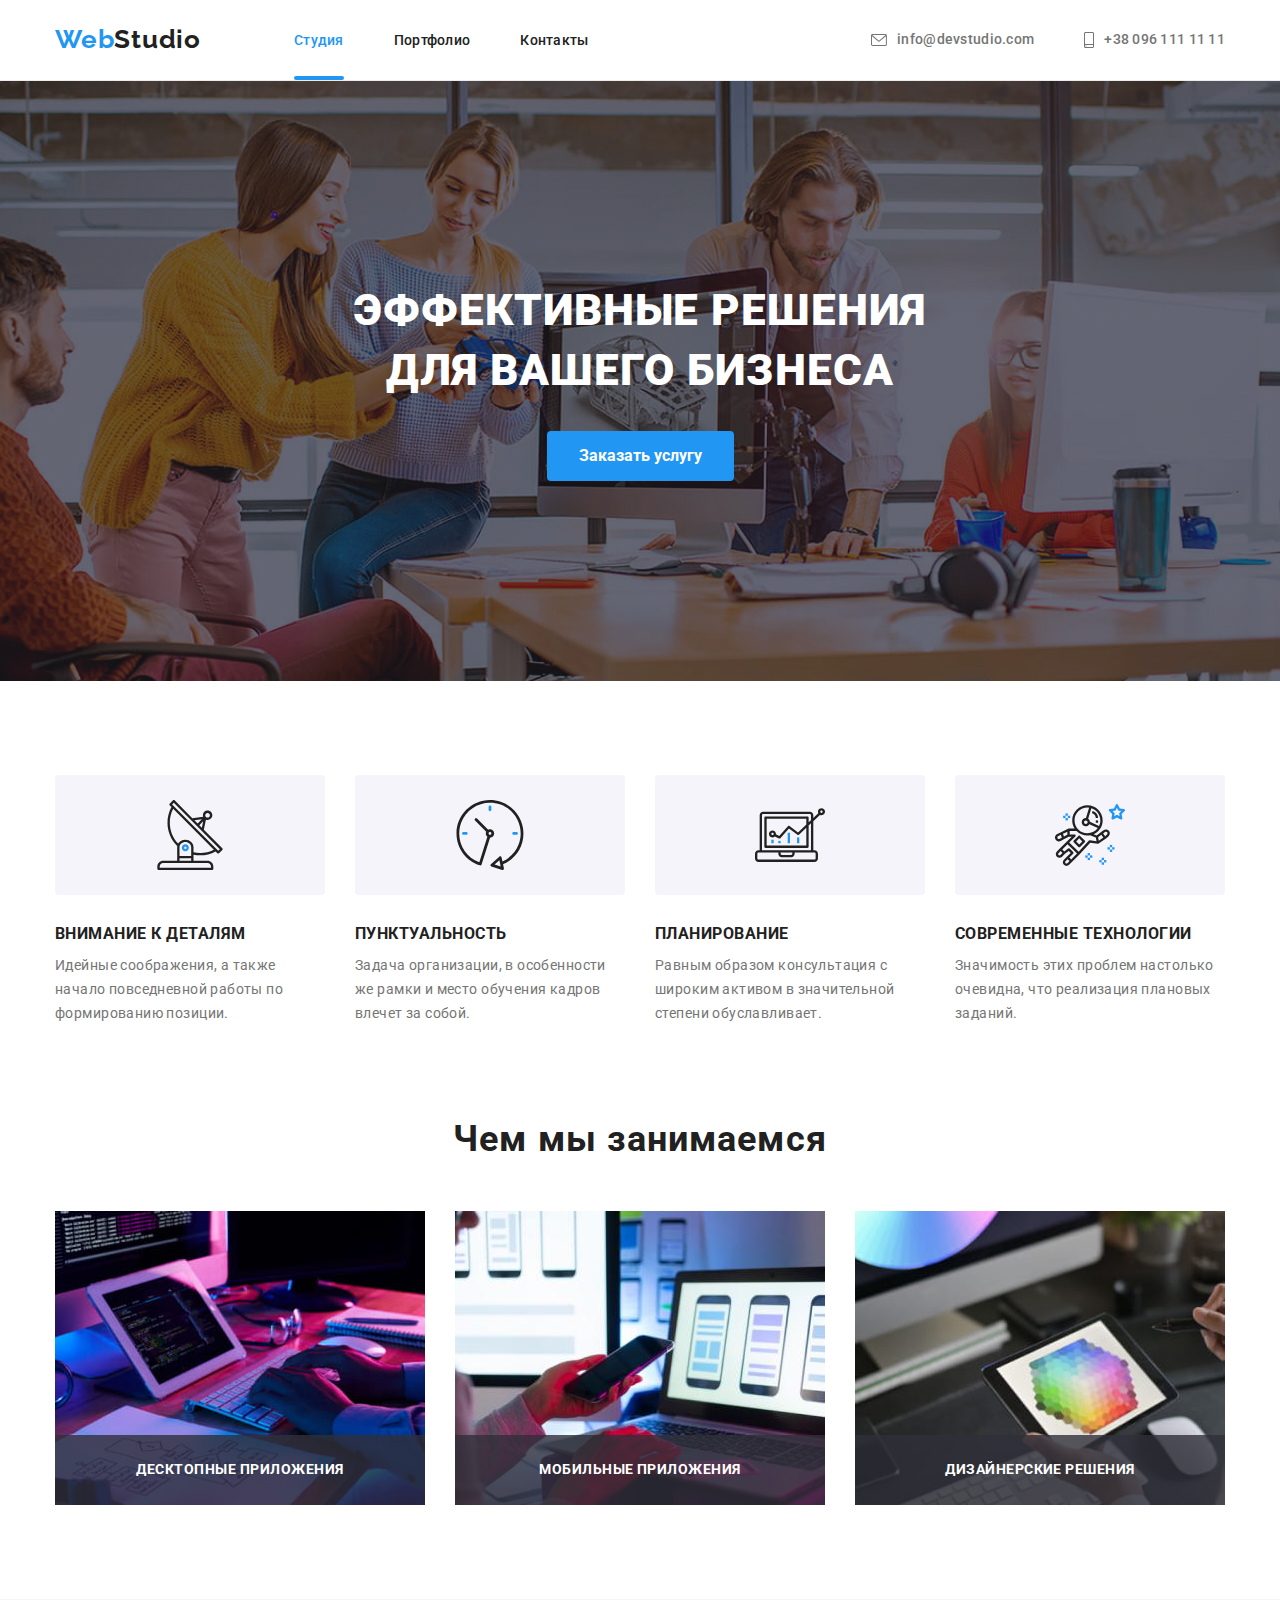
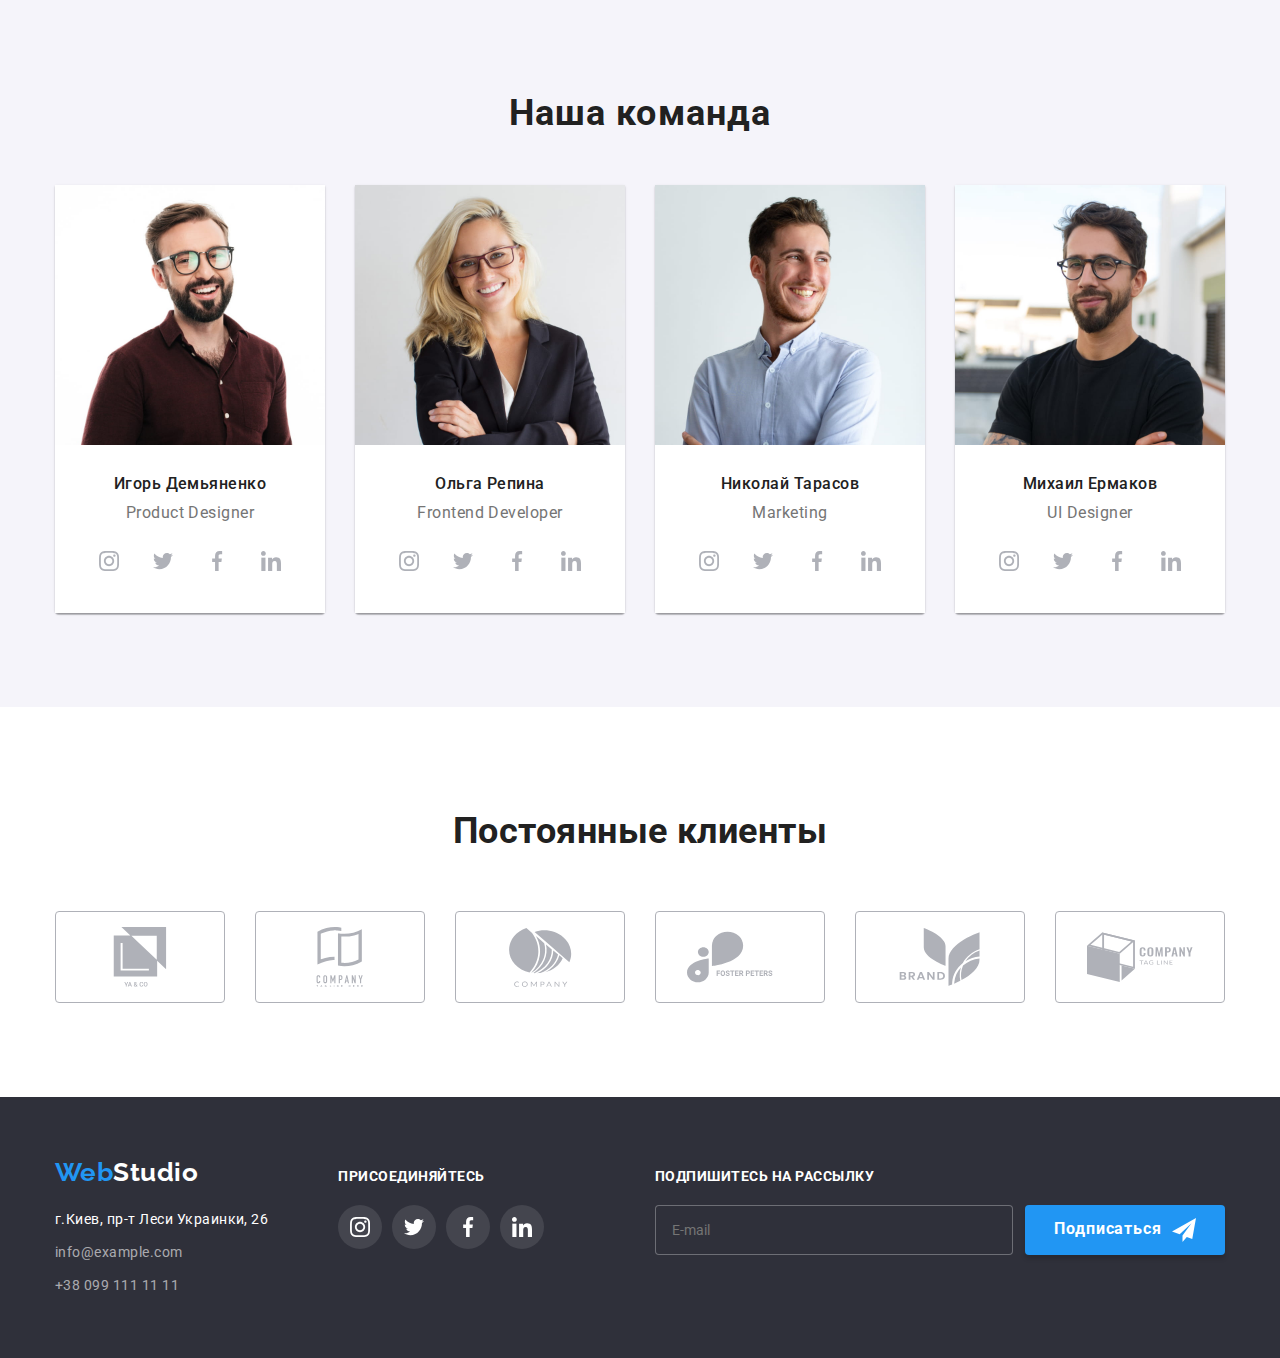
==== index.html @ 9974927c "pre" ====
<!DOCTYPE html>
<html lang="ru">
<head>
    <meta charset="UTF-8">
    <meta http-equiv="X-UA-Compatible" content="IE=edge">
    <meta name="viewport" content="width=device-width, initial-scale=1.0">
    <title>WebStudio</title>
    <link rel="preconnect" href="https://fonts.googleapis.com">
    <link rel="preconnect" href="https://fonts.gstatic.com" crossorigin>
    <link
        href="https://fonts.googleapis.com/css2?family=Montserrat:wght@400;700&family=Raleway:wght@700&family=Roboto:wght@400;500;700;900&display=swap"
        rel="stylesheet">
    <link rel="stylesheet" href="https://cdnjs.cloudflare.com/ajax/libs/modern-normalize/1.0.0/modern-normalize.min.css" />

    <link rel="stylesheet" href="./CSS/main.min.css">
</head>
<body>
    <!--Шапка страницы -->
    <header class="header">
     <div class="container">
        <a lang="en" href="./index.html" class="logo link">Web<span class="logo__second">Studio</span></a>
        <nav class="menu">
          <ul class="flex-list list">
           <li class="menu__item"><a href="" class="menu__info current link">Студия</a></li>
           <li class="menu__item"><a href="./portfolio.html" class="menu__info link">Портфолио</a></li>
           <li class="menu__item"><a href="" class="menu__info link">Контакты</a></li>
         </ul>
        </nav>
        <ul class="contacts flex-list list">
            <li class="contacts__item flex-list">
                <a href="mailto:info@devstudio.com" class="contacts__mail link">
                    <svg class="contacts__icon" width="16px" height="12px">
                        <use href="./images/icons.svg#icon-envelope-hover"></use>
                    </svg>
                    info@devstudio.com</a></li>

            <li class="contacts__item flex-list"><a href="tel:+380961111111 " class="contacts__tel link">
                <svg class="contacts__icon" width="10px" height="16px">
                    <use href="./images/icons.svg#icon-smartphone"></use>
                </svg>
                +38 096 111 11 11</a></li>  
        </ul>
    </div>
    </header>  
    <!--Main Content-->
    <main>
            <section class="hero overlay">
                <h1 class="hero__title">Эффективные решения для вашего бизнеса</h1>
                <button type="button" class="hero__button" type="button" data-modal-open>Заказать услугу</button>
            </section>
      <!--О компании-->  
        <section class="company">
            <div class="container">
            <h2 class="visually-hidden">Наши преимущества</h2>
            <ul class="flex-list list">
                <li class="company__item">
                    <div class="company__icon-wrap">
                        <svg class="company__icon" width="70px" height="70px">
                            <use href="./images/icons.svg#icon-antenna-1"></use>
                        </svg>
                    </div>
                    <h3 class="company__title">Внимание к деталям</h3>
                    <p class="company__about-title">Идейные соображения, а также начало повседневной работы по формированию позиции.</p>
                </li>
                <li class="company__item">
                    <div class="company__icon-wrap">
                        <svg class="company__icon" width="70px" height="70px">
                            <use href="./images/icons.svg#icon-clock-1"></use>
                        </svg>
                    </div>
                    <h3 class="company__title">Пунктуальность</h3>
                    <p class="company__about-title">Задача организации, в особенности же рамки и место обучения кадров влечет за собой.</p>
                </li>
                <li class="company__item">
                    <div class="company__icon-wrap">
                        <svg class="company__icon" width="70px" height="70px">
                            <use href="./images/icons.svg#icon-diagram-1"></use>
                        </svg>
                    </div>
                    <h3 class="company__title">Планирование</h3>
                    <p class="company__about-title">Равным образом консультация с широким активом в значительной степени обуславливает.</p>
                </li>
                <li class="company__item">
                    <div class="company__icon-wrap">
                        <svg class="company__icon" width="70px" height="70px">
                            <use href="./images/icons.svg#icon-astronaut-1"></use>
                        </svg>
                    </div>
                    <h3 class="company__title">Современные технологии</h3>
                    <p class="company__about-title">Значимость этих проблем настолько очевидна, что реализация плановых заданий.</p>
                </li>
            </ul>
        </div>
        </section>
<!--Галерея-->
        <section class="works">
    <div class="container">
    <h2 class="works__title">Чем мы занимаемся</h2>
    <ul class="flex-list list">
        <li class="works__item">
            <div class="thumb">
            <img src="./images/box1.jpg" alt="разработка по" width="370">
            <p class="works__description">Десктопные приложения</p>
            </div>
        </li>
        <li class="works__item">
            <div class="thumb">
            <img src="./images/box2.jpg" alt="тестирование приложения" width="370">
                <p class="works__description">Мобильные приложения</p>
               </div>
        </li>
        <li class="works__item">
            <div class="thumb">
            <img src="./images/box3.jpg" alt="работа с цветом" width="370">
            <p class="works__description">Дизайнерские решения</p>
            </div>
        </li>
    </ul>
    </div>
</section>
<!--Команда-->
<section class="about">
    <div class="container">
    <h2 class="about-title">Наша команда</h2>
    <ul class="flex-list list">
        <li class="about-item">
        <img class="team-photo" src="./images/disigner.jpg" alt="productdesigner" width="270"> 
        <div class="about-container">
        <h3 class="about-name">Игорь Демьяненко</h3> 
        <p lang="en" class="about-text">Product Designer</p>
        <ul class="masters-soc-list list">
            <li class="masters-soc-item"><a href="" class="masters-soc-link link">
                <svg class="social-icon" width="20px" height="20px">
                    <use href="./images/icons.svg#icon-instagram"></use>
                </svg>
            </a></li>
            <li class="masters-soc-item"><a href="" class="masters-soc-link link">
                <svg class="social-icon" width="20px" height="20px">
                    <use href="./images/icons.svg#icon-twitter"></use>
                </svg>
            </a></li>
            <li class="masters-soc-item"><a href="" class="masters-soc-link link">
                <svg class="social-icon" width="20px" height="20px">
                    <use href="./images/icons.svg#icon-facebook"></use>
                </svg>
            </a></li>
            <li class="masters-soc-item"><a href="" class="masters-soc-link link">
                <svg class="social-icon" width="20px" height="20px">
                    <use href="./images/icons.svg#icon-linkedin"></use>
                </svg>
            </a></li>
        </ul>
        </div>
        </li>
        <li class="about-item">       
            <img class="team-photo" src="./images/developer.jpg" alt="developer" width="270">
            <div class="about-container">
            <h3 class="about-name">Ольга Репина</h3>
            <p lang="en" class="about-text">Frontend Developer</p>
            <ul class="masters-soc-list list">
                <li class="masters-soc-item"><a href="" class="masters-soc-link link">
                    <svg class="social-icon" width="20px" height="20px">
                        <use href="./images/icons.svg#icon-instagram"></use>
                    </svg>
                </a></li>
                <li class="masters-soc-item"><a href="" class="masters-soc-link link">
                    <svg class="social-icon" width="20px" height="20px">
                        <use href="./images/icons.svg#icon-twitter"></use>
                    </svg>
                </a></li>
                <li class="masters-soc-item"><a href="" class="masters-soc-link link">
                    <svg class="social-icon" width="20px" height="20px">
                        <use href="./images/icons.svg#icon-facebook"></use>
                    </svg>
                </a></li>
                <li class="masters-soc-item"><a href="" class="masters-soc-link link">
                    <svg class="social-icon" width="20px" height="20px">
                        <use href="./images/icons.svg#icon-linkedin"></use>
                    </svg>
                </a></li>
            </ul>
            </div>
        </li>
        <li class="about-item">         
            <img class="team-photo" src="./images/marketing.jpg" alt="marketing" width="270">
            <div class="about-container">
            <h3 class="about-name">Николай Тарасов</h3>
            <p lang="en" class="about-text">Marketing</p>
            <ul class="masters-soc-list list">
                <li class="masters-soc-item"><a href="" class="masters-soc-link link">
                    <svg class="social-icon" width="20px" height="20px">
                        <use href="./images/icons.svg#icon-instagram"></use>
                    </svg>
                </a></li>
                <li class="masters-soc-item"><a href="" class="masters-soc-link link">
                    <svg class="social-icon" width="20px" height="20px">
                        <use href="./images/icons.svg#icon-twitter"></use>
                    </svg>
                </a></li>
                <li class="masters-soc-item"><a href="" class="masters-soc-link link">
                    <svg class="social-icon" width="20px" height="20px">
                        <use href="./images/icons.svg#icon-facebook"></use>
                    </svg>
                </a>
                </li>
                <li class="masters-soc-item"><a href="" class="masters-soc-link link">
                    <svg class="social-icon" width="20px" height="20px">
                        <use href="./images/icons.svg#icon-linkedin"></use>
                    </svg>
                </a></li>
            </ul>
            </div>
        </li>
        <li class="about-item">       
            <img class="team-photo" src="./images/uidisigner.jpg" alt="uidisigner" width="270">
            <div class="about-container">
            <h3 class="about-name">Михаил Ермаков</h3>
            <p lang="en" class="about-text">UI Designer</p>
            <ul class="masters-soc-list list">
                <li class="masters-soc-item"><a href="" class="masters-soc-link link">
                <svg class="social-icon" width="20px" height="20px">
                    <use href="./images/icons.svg#icon-instagram"></use>
                </svg>
                </a></li>
                <li class="masters-soc-item"><a href="" class="masters-soc-link link">
                    <svg class="social-icon" width="20px" height="20px">
                        <use href="./images/icons.svg#icon-twitter"></use>
                    </svg>
                </a></li>
                <li class="masters-soc-item"><a href="" class="masters-soc-link link">
                    <svg class="social-icon" width="20px" height="20px">
                        <use href="./images/icons.svg#icon-facebook"></use>
                    </svg>
                </a></li>
                <li class="masters-soc-item"><a href="" class="masters-soc-link link">
                    <svg class="social-icon" width="20px" height="20px">
                        <use href="./images/icons.svg#icon-linkedin"></use>
                    </svg>
                </a></li>
            </ul>
            </div>
        </li>
    </ul>
    </div>
</section>
<!--Клиенты-->
<section class="clients">
    <div class="container">
        <h2 class="clients-title">Постоянные клиенты</h2>
        <ul class="clients-list list">
            <li class="clients-item">
                <a href="" class="link">
                    <svg class="clients-icon" width="106px" height="60px">
                        <use href="./images/icons.svg#icon-group"></use>
                    </svg>
                </a>
            </li>
            <li class="clients-item">
                <a href="" class="link">
                    <svg class="clients-icon" width="106px" height="60px">
                        <use href="./images/icons.svg#icon-group-1"></use>
                    </svg>
                </a>
            </li>
            <li class="clients-item">
                <a href="" class="link">
                    <svg class="clients-icon" width="106px" height="60px">
                        <use href="./images/icons.svg#icon-group-2"></use>
                    </svg>
                </a>
            </li>
            <li class="clients-item">
                <a href="" class="link">
                    <svg class="clients-icon" width="106px" height="60px">
                        <use href="./images/icons.svg#icon-group-3"></use>
                    </svg>
                </a>
            </li>
            <li class="clients-item">
                <a href="" class="link">
                    <svg class="clients-icon" width="106px" height="60px">
                        <use href="./images/icons.svg#icon-group-4"></use>
                    </svg>
                </a>
            </li>
            <li class="clients-item">
                <a href="" class="link">
                    <svg class="clients-icon" width="106px" height="60px">
                        <use href="./images/icons.svg#icon-group-5"></use>
                    </svg>
                </a>
            </li>
        </ul>
    </div>
</section>
    </main>
<!--Подвал-->
        <footer class="footer">
            <div class="container">
                <div class="address-container">
                    <a class="adress__logo link" href="./index.html"><span class="logo-web">Web</span><span
                            class="logo-footer">Studio</span></a>
                    <address class="address">
                        <p class="location">г.Киев, пр-т Леси Украинки, 26</p>
                        <ul class="list">
                            <li>
                                <a class="footer-mail link" href="maialto:info@example.com">info@example.com</a>
                            </li>
                            <li>
                                <a class="footer-telephone link" href="tel:+380991111111">+38 099 111 11 11</a>
                            </li>
                        </ul>
                    </address>
                </div>
    <div class="join">
        <strong class="join-title">присоединяйтесь</strong>
        <ul class="socials list">
            <li class="socials-item">
                <a class="social-link link" href="">
                    <svg class="social-icon" width="20px" height="20px">
                        <use href="./images/icons.svg#icon-instagram_footer"></use>
                    </svg>
                </a>
            </li>
            <li class="socials-item">
                <a class="social-link link" href="">
                    <svg class="social-icon" width="20px" height="20px">
                        <use href="./images/icons.svg#icon-twitter_footer"></use>
                    </svg>
                </a>
            </li>
            <li class="socials-item">
                <a class="social-link link" href="">
                    <svg class="social-icon" width="20px" height="20px">
                        <use href="./images/icons.svg#icon-facebook_footer"></use>
                    </svg>
                </a>
            </li>
            <li class="socials-item">
                <a class="social-link link" href="">
                    <svg class="social-icon" width="20px" height="20px">
                        <use href="./images/icons.svg#icon-linkedin_footer"></use>
                    </svg>
                </a>
            </li>
        </ul>
    </div>
    <div class="subscribe">
        <strong class="subscribe-title">Подпишитесь на рассылку</strong>
        <form class="subscribe-form">
            <label>
                <input type="email" name="email" placeholder="E-mail" class="email-field" />
            </label>
            <button class="subscribe-button" type="submit">
                Подписаться
                <svg class="send-icon" width="24" height="24">
                    <use href="./images/icons.svg#icon-icon-send"></use>
                </svg>
            </button>
        </form>
    </div>
    </div>
    </footer>
    <!-- бекдроп -->
    <div class="backdrop is-hidden" data-modal>
        <div class="modal-window">
            <button class="button close" data-modal-close>
                <svg class="close-icon" width="18px" height="18px">
                    <use href="./images/icons.svg#icon-x"></use>
                </svg>
            </button>
    <p class="modal-title">Оставьте свои данные, мы вам перезвоним</p>
    <form class="modal-form">
        <label class="modal-label">
            Имя
            <span class="modal-input">
                <input class="input-field" name="modal-name" type="text" />
                <svg class="input-icon" width="18" height="18">
                    <use href="./images/icons.svg#icon-person-black-18dp-1"></use>
                </svg>
            </span>
        </label>
        <label class="modal-label">
            Телефон
            <span class="modal-input">
                <input class="input-field" name="modal-phone" type="tel" />
                <svg class="input-icon" width="18" height="18">
                    <use href="./images/icons.svg#icon-phone-black-18dp-1"></use>
                </svg>
            </span>
        </label>
        <label class="modal-label">
            Почта
            <span class="modal-input">
                <input class="input-field" name="modal-email" type="email" />
                <svg class="input-icon" width="18" height="18">
                    <use href="./images/icons.svg#icon-email-black-18dp-1"></use>
                </svg>
            </span>
        </label>
        <label class="modal-label">
            Комментарий
            <textarea name="modal-comment" class="comment-area" rows="6" placeholder="Введите текст"></textarea>
        </label>
        <div class="modal-field">       
                <input type="checkbox" name="privacy" id="privacy" class="input-chek visually-hidden" />
                <label for="privacy" class="chek-text">
                    <span>
                        <svg class="chek-icon" width="11" height="8">
                            <use href="./images/icons.svg#icon-Vector"></use>
                        </svg>
                    </span>
                    Соглашаюсь с рассылкой и принимаю&nbsp
                    <a href="" class="agreement-link">Условия договора</a>
                </label>      
        </div>
        <button class="submit-button" type="submit">Отправить</button>
    </form>
        </div>
    </div>
    <script src="./js/modal.js"></script>
</body>
</html>
---- CSS/main.min.css ----
:root{--primary-text-color--: #212121;--primary-bg-color--: #FFFFFF;--hero-overlay-color: rgba(47, 48, 58, 0.4);--info-foot-color--: rgba(255, 255, 255, 0.6);--accent-text-color--: #2196F3;--secondary-text-color--: #757575;--third-text-color--: #FFFFFF;--logo-text-color--: #2196F3;--second-bg-color--: #F5F4FA;--third-bg-color--: #2F303A;--header-border-color--: #ececec;--page-nav-shadow-set--: 0px 3px 1px rgba(0, 0, 0, 0.1), 0px 1px 2px rgba(0, 0, 0, 0.08), 0px 2px 2px rgba(0, 0, 0, 0.12);--projects-border-color--: #eeeeee;--portfolio-shadow-set--: 0px 1px 1px rgba(0, 0, 0, 0.12), 0px 4px 4px rgba(0, 0, 0, 0.06), 1px 4px 6px rgba(0, 0, 0, 0.16);--team-shadow-set--: 0px 1px 3px rgba(0, 0, 0, 0.12), 0px 1px 1px rgba(0, 0, 0, 0.14), 0px 2px 1px rgba(0, 0, 0, 0.2);--footer-background-color--: #2f303a;--footer-text-color--: #ffffff;--footer-contacts-color--: rgba(255, 255, 255, 0.6);--footer-link-color--: rgba(255, 255, 255, 0.1);--nav-button-backgroud-color--: #f5f4fa;--svg-links-color--: #afb1b8;--primary-transition-time--: 250ms;--primary-cubic-function--: cubic-bezier(0.4, 0, 0.2, 1);--modal-background-color--: rgba(0, 0, 0, 0.2);--close-button-border-set--: 1px solid rgba(0, 0, 0, 0.1);--projects-overlay-color--: rgba(33, 150, 243, 0.9);--galery-overlay-color--: rgba(47, 48, 58, 0.8);--primary-box-shadow--: 0px 4px 4px rgba(0, 0, 0, 0.15);--footer-mail-border--: 1px solid rgba(255, 255, 255, 0.3);--footer-mail-filter--: (0px 4px 4px rgba(0, 0, 0, 0.15));--modal-border-color--: rgba(33, 33, 33, 0.2);--modal-placeholder-color--: rgba(117, 117, 117, 0.5);--button-hover-color--: #188ce8}h1,h2,h3,p{margin:0}ul{margin:0px;padding-left:0px;list-style:none}a{text-decoration:none;color:currentColor}body{font-family:"Roboto",sans-serif;background:var(--primary-bg-color--);color:var(--primary-text-color--);letter-spacing:.03em}.list{list-style:none;padding:0;margin:0}.flex-list{display:flex}.link{display:block;text-decoration:none}.container{display:flex;width:1200px;padding:0 15px;margin:0 auto}.visually-hidden{position:absolute;white-space:nowrap;width:1px;height:1px;overflow:hidden;border:0;padding:0;clip:rect(0 0 0 0);clip-path:inset(50%);margin:-1px}.is-hidden{opacity:0;transition:opacity var(--primary-transition-time--) var(--primary-cubic-function--);visibility:hidden;pointer-events:none}.backdrop{transition:transform;transition-duration:1000ms;transition-timing-function:cubic-bezier(0.4, 0, 0.2, 1);position:fixed;top:0;left:0;width:100%;height:100%;background-color:rgba(0,0,0,.2)}.header{align-items:center;border-bottom:1px solid var(--header-border-color--);font-weight:500;font-size:14px;line-height:1.14;letter-spacing:.02em}.header .container{display:flex;align-items:center}.header .logo{display:block;padding:24px 0 25px 0;margin-right:93px}.logo{font-family:"Raleway";font-weight:700;font-size:26px;line-height:1.19;letter-spacing:.03em;color:var(--logo-text-color--)}.logo__second{font-family:"Raleway";font-weight:700;font-size:26px;line-height:1.19;letter-spacing:.03em;color:var(--primary-text-color--)}.menu .header-list{display:flex}.menu__info{font-weight:500;font-size:14px;line-height:16px;letter-spacing:.02em;display:block;padding:32px 0;text-decoration:none;position:relative;transition:color var(--primary-transition-time--) var(--primary-cubic-function--)}.menu__info:hover,.menu__info:focus{color:var(--accent-text-color--)}.menu__item:not(:last-child){margin-right:50px}.menu__list .menu__info.current{color:var(--accent-text-color--)}.menu__list .menu__info{color:var(--primary-text-color--)}.menu .current{color:var(--accent-text-color--)}.menu .current::after{content:"";display:block;position:absolute;left:0;bottom:0;width:100%;height:4px;background-color:var(--accent-text-color--);border-radius:2px}.contacts.list{display:flex;margin-left:auto}.contacts__item:first-of-type{margin-right:50px}.contacts__tel,.contacts__mail{font-weight:500;font-size:14px;line-height:1.14;letter-spacing:.02em;color:var(--secondary-text-color--);display:flex;padding:32px 0;align-items:center;transition:color var(--primary-transition-time--) var(--primary-cubic-function--)}.contacts__tel:hover,.contacts__tel:focus,.contacts__tel:focus,.contacts__tel:hover,.contacts__mail:hover,.contacts__mail:focus,.contacts__mail:focus,.contacts__mail:hover{color:var(--accent-text-color--);transition:color var(--primary-transition-time--) var(--primary-cubic-function--)}.contacts__icon{fill:currentColor;margin-right:10px}.footer{padding:60px 0;background-color:var(--footer-background-color--);font-weight:400;font-size:14px;line-height:1.71;color:var(--footer-text-color--)}.footer .container{display:flex;align-items:baseline}.adress__logo{color:var(--primary-text-color);font-family:"Raleway",sans-serif;font-weight:700;font-size:26px;line-height:1.19}.logo-web{color:var(--accent-text-color--)}.address{display:block;font-style:normal}.address-container{margin-right:70px}.footer .adress__logo{margin-bottom:20px}.logo-footer{color:var(--footer-text-color--)}.location{margin-bottom:9px;color:var(--footer-text-color--)}.address li:not(:last-child){margin-bottom:9px}.footer-mail,.footer-telephone{color:var(--footer-contacts-color--);transition:color var(--primary-transition-time--) var(--primary-cubic-function--)}.footer-mail:hover,.footer-mail:hover,.footer-mail:focus,.footer-mail:focus,.footer-telephone:hover,.footer-telephone:hover,.footer-telephone:focus,.footer-telephone:focus{color:var(--accent-text-color--);transition:color var(--primary-transition-time--) var(--primary-cubic-function--)}.join-title{display:block;margin-bottom:20px;color:var(--footer-text-color--);font-size:14px;line-height:1.14;text-transform:uppercase}.join .link{border-radius:50%;color:var(--primary-bg-color--);background-color:var(--footer-link-color--);transition:background-color var(--primary-transition-time--) var(--primary-cubic-function--)}.join .link:hover,.join .link:focus{background-color:var(--accent-text-color--)}.subscribe-form{display:flex;align-items:flex-end}.join{margin-right:auto}.subscribe label{width:358px}.subscribe-title{display:block;font-size:14px;line-height:1.14;font-weight:700;text-transform:uppercase;margin-bottom:20px}.footer .email-field{color:var(--primary-bg-color--);width:358px;height:50px;padding:15px 16px;border-radius:4px;border:var(--footer-mail-border--);background-color:var(--footer-background-color--)}.subscribe-button{display:flex;align-items:center;justify-content:center;padding:0;width:200px;height:50px;border:none;border-radius:4px;font-weight:700;font-size:16px;line-height:1.67;letter-spacing:.06em;color:var(--primary-bg-color--);background-color:var(--accent-text-color--);box-shadow:var(--primary-box-shadow--);cursor:pointer;margin-left:12px}.send-icon{margin-left:10px}.socials{display:flex;justify-content:center}.social-link{display:flex;width:44px;height:44px;justify-content:center;align-items:center;border-radius:50%}.socials-item:not(:last-child){margin-right:10px}.social-icon{fill:currentcolor}.hero{padding:200px 0;text-align:center;background-color:var(--hero-color);letter-spacing:.06em}.overlay{margin:0 auto;max-width:1600px;height:600px;background-image:linear-gradient(to top, var(--hero-overlay-color), var(--hero-overlay-color)),url(../images/bg-img.jpg);background-repeat:no-repeat;background-size:cover;background-position:center}.hero__title{width:670px;margin:0 auto 30px auto;font-weight:900;font-size:44px;line-height:1.36;text-transform:uppercase;color:var(--third-text-color--)}.hero__button{padding:10px 32px;border:none;border-radius:4px;font-family:inherit;font-weight:700;font-size:16px;line-height:1.88;color:var(--primary-bg-color--);background-color:var(--accent-text-color--);transition:background-color var(--primary-transition-time--) var(--primary-cubic-function--)}.hero__button:hover,.hero__button:focus{background-color:#188ce8}.company{font-size:14px;line-height:1.14;padding:94px 0}.hero-list{display:flex}.company__item:not(:last-child){margin-right:30px}.company__icon-wrap{display:flex;width:270px;height:120px;justify-content:center;align-items:center;background-color:var(--second-bg-color--);border-radius:4px;margin-bottom:30px}.company__title{margin-bottom:10px;text-transform:uppercase;color:var(--primary-text-color--)}.company__about-title{font-size:14px;line-height:1.71;letter-spacing:.03em;color:var(--secondary-text-color--)}.about{padding:94px 0;background:var(--second-bg-color--)}.about .container{flex-direction:column}.about-item{background:var(--primary-bg-color--);box-shadow:0px 1px 3px rgba(0,0,0,.12),0px 1px 1px rgba(0,0,0,.14),0px 2px 1px rgba(0,0,0,.2);border-radius:0px 0px 4px 4px}.about-container{padding:30px 32px 30px 32px;background-color:var(--primary-bg-color--)}.about-item:not(:last-child){margin-right:30px}.about-title{font-weight:700;font-size:36px;line-height:1.16;text-align:center;letter-spacing:.03em;margin-bottom:50px;color:var(--primary-text-color--)}.about-list{display:flex}.about-name{font-family:"Roboto";font-style:normal;font-weight:500;font-size:16px;line-height:1.18;text-align:center;letter-spacing:.03em;margin-bottom:10px;color:var(--primary-text-color--)}.about-text{font-weight:400;font-size:16px;line-height:1.18;text-align:center;letter-spacing:.03em;margin-bottom:16px;color:var(--secondary-text-color--)}.about .masters-soc-link{color:var(--svg-links-color--);transition:color var(--primary-transition-time--) var(--primary-cubic-function--),background-color var(--primary-transition-time--) var(--primary-cubic-function--)}.about .link:hover,.about .link:focus{color:var(--primary-bg-color--);background-color:var(--accent-text-color--)}.team-photo{display:block;max-width:100%;height:auto}.masters-soc-list{display:flex;justify-content:center}.masters-soc-item{width:44px;height:44px;margin-left:10px}.masters-soc-item:first-child{margin-left:0}.masters-soc-link{display:flex;width:44px;height:44px;justify-content:center;align-items:center;border-radius:50%;background-color:var(--primary-bg-color--)}.works{padding-bottom:94px}.works .container{flex-direction:column}.works-list{display:flex}.works__title{font-weight:700;font-size:36px;line-height:1.16;text-align:center;letter-spacing:.03em;margin-bottom:50px;color:var(--primary-text-color--)}.works__item:not(:last-child){margin-right:30px}.works img{display:block;max-width:100%}.thumb{position:relative}.works__description{display:flex;justify-content:center;align-items:center;height:70px;width:100%;position:absolute;bottom:0;font-weight:700;font-size:14px;line-height:1.14;text-transform:uppercase;color:var(--primary-bg-color--);background-color:var(--galery-overlay-color--)}.clients{padding:94px 0}.clients-title{font-size:36px;line-height:1.67;text-align:center}.container{display:block}.clients-list{display:flex;justify-content:space-between;margin-top:50px}.clients-item:not(:last-child){margin-right:30px}.clients .link{display:flex;width:170px;height:92px;justify-content:center;align-items:center;border:1px solid var(--svg-links-color--);border-radius:4px;color:var(--svg-links-color--);transition:color var(--primary-transition-time--) var(--primary-cubic-function--),border-color var(--primary-transition-time--) var(--primary-cubic-function--)}.clients .link:hover,.clients .link:focus{border-color:var(--accent-text-color--);color:var(--accent-text-color--)}.clients-icon{fill:currentColor}.modal-window{position:absolute;left:50%;top:50%;min-width:528px;min-height:581px;opacity:1;visibility:visible;background-color:var(--primary-bg-color--);transform:translate(-50%, -50%) scale(1);transition:transform var(--primary-transition-time--) var(--primary-cubic-function--);padding:40px}.backdrop.is-hidden .modal-window{transform:translate(-50%, -50%) scale(0)}.button.close{position:absolute;right:8px;top:8px;display:flex;justify-content:center;align-items:center;width:30px;height:30px;border:var(--close-button-border-set--);border-radius:50%;cursor:pointer;background-color:var(--primary-bg-color--);transition:color var(--primary-transition-time--) var(--primary-cubic-function--),border-color var(--primary-transition-time--) var(--primary-cubic-function--)}.button.close:hover,.button.close:focus{color:var(--accent-text-color--);outline:rgba(0,0,0,0);border-color:var(--accent-text-color--)}.close-icon{fill:currentColor}.modal-title{font-weight:700;font-size:20px;line-height:1.15;text-align:center;color:var(--primary-text-color)}.modal-form{display:flex;flex-direction:column;color:var(--primary-text-color--);margin-top:12px}.modal-label{cursor:pointer;display:flex;flex-direction:column;font-weight:400;font-size:12px;line-height:1.17;letter-spacing:.01em;color:var(--secondary-text-color--)}.modal-label:not(:first-child){margin-top:10px}.modal-input{display:inline-block;position:relative;color:var(--primary-text-color--);margin-top:4px}.input-field{width:100%;height:40px;padding:12px 42px;border-radius:4px;border:1px solid var(--modal-border-color--);cursor:pointer;transition:border-color var(--primary-transition-time--) var(--primary-cubic-function--)}.modal-label:hover .input-field{border-color:var(--accent-text-color--)}.input-field:focus{border-color:var(--accent-text-color--);outline:rgba(0,0,0,0)}.input-icon{position:absolute;top:11px;left:12px;fill:currentColor;transition:fill var(--primary-transition-time--) var(--primary-cubic-function--)}.modal-label:hover .input-icon,.input-field:focus+.input-icon{fill:var(--accent-text-color--)}.comment-area{width:100%;padding:12px 16px;border:1px solid var(--modal-border-color--);border-radius:4px;resize:none;margin-top:4px}.modal-label:hover .comment-area{border-color:var(--accent-text-color--)}.comment-area:focus{border-color:var(--accent-text-color--);outline:rgba(0,0,0,0)}.comment-area::placeholder{font-weight:400;font-size:14px;line-height:1.14;letter-spacing:.01em;color:var(--modal-placeholder-color--)}.modal-field{display:flex;justify-content:center;align-items:center;margin-top:20px}.chek-text{font-size:14px;line-height:1.71;letter-spacing:.03em;color:#757575;display:flex;align-items:center}.agreement-link{font-size:14px;line-height:24px;letter-spacing:.03em;text-decoration-line:underline;color:#2196f3}.chek-text span{width:15px;height:15px;margin-right:8px;border:2px solid #212121;display:flex;align-items:center;justify-content:center;border-radius:2px}.input-chek:checked+.chek-text span{background-color:#2196f3;border:none}.input-chek:focus+.chek-text span{border-color:var(--accent-text-color--)}.chek-icon{fill:rgba(0,0,0,0)}.input-chek:checked+.chek-text .chek-icon{fill:#fff}.submit-button{align-self:center;width:200px;height:50px;border-radius:4px;box-shadow:var(--primary-box-shadow--);color:var(--primary-bg-color--);background-color:var(--button-hover-color--);padding:0;border:0;cursor:pointer;font-weight:700;font-size:16px;line-height:1.9;letter-spacing:.06em;margin-top:30px}.portfolio{padding:94px 0}.portfolio-list-bt{display:flex}.portfolio .container{flex-direction:column}.page-nav.list{justify-content:center;margin-bottom:50px}.portfolio-list-item:not(:last-child){margin-right:8px}.page-nav .portfolio-bt{background-color:var(--second-bg-color--);color:var(--primary-text-color--);padding:6px 22px;height:38px;border-radius:4px;font-family:inherit;font-weight:500;font-size:16px;line-height:1.63;text-align:center;border:none;cursor:pointer;transition:color var(--primary-transition-time--) var(--primary-cubic-function--),background-color var(--primary-transition-time--) var(--primary-cubic-function--),box-shadow var(--primary-transition-time--) var(--primary-cubic-function--)}.page-nav .portfolio-bt:hover,.page-nav .portfolio-bt:focus{box-shadow:var(--page-nav-shadow-set--);background-color:var(--accent-text-color--);color:var(--primary-bg-color--)}.page-nav .current{box-shadow:var(--page-nav-shadow-set);background-color:var(--accent-text-color--);color:var(--third-text-color--);cursor:pointer}.portfolio-list.list{display:flex;flex-wrap:wrap;margin-top:-30px;margin-left:-30px}.portfolio-item{background:var(--primary-bg-color--);flex-basis:calc(33.3333333333% - 30px);margin-left:30px;margin-top:30px;outline:1px solid var(--projects-border-color--)}.portfolio-list .link{transition:box-shadow var(--primary-transition-time--) var(--primary-cubic-function--)}.portfolio-list .link:hover,.portfolio-list .link:focus{box-shadow:var(--portfolio-shadow-set--)}.portfolio-figure{position:relative;overflow:hidden}.description-wrapper{display:flex;justify-content:center;align-items:center;position:absolute;top:0;width:100%;height:100%;transform:translateY(101%);transition:transform var(--primary-transition-time--) var(--primary-cubic-function--);background-color:var(--projects-overlay-color--)}.portfolio-list .link:hover .description-wrapper,.portfolio-list .link:focus .description-wrapper{transform:translateY(0)}.project-description{width:322px;font-size:18px;line-height:1.56;color:var(--primary-bg-color--)}.portfolio-description{padding:20px 20px}.portfolio-name{font-weight:700;font-size:18px;line-height:2.01;letter-spacing:.06em;color:var(--primary-text-color--)}.portfolio-text{font-size:16px;line-height:1.87;letter-spacing:.03em;margin-top:4px;color:var(--secondary-text-color--)}.portfolio-image{display:block;width:100%;height:auto}/*# sourceMappingURL=main.min.css.map */
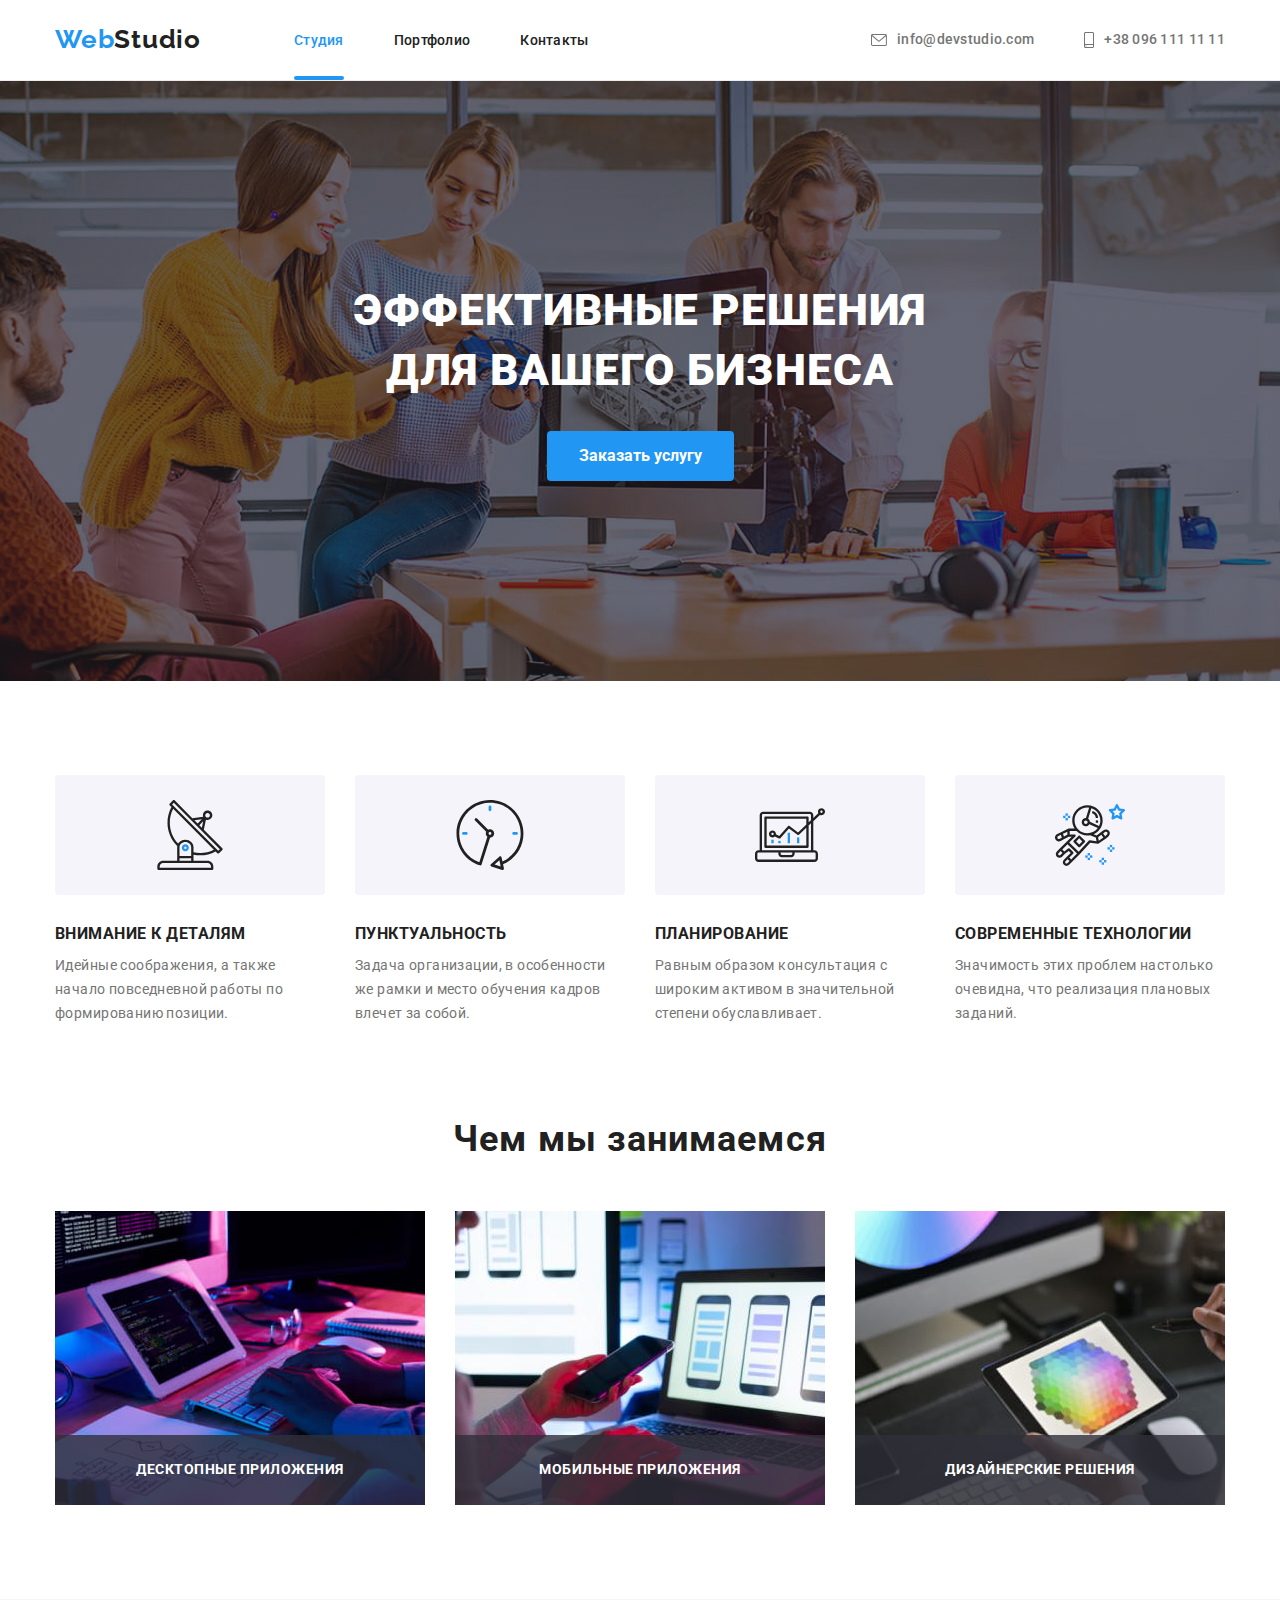
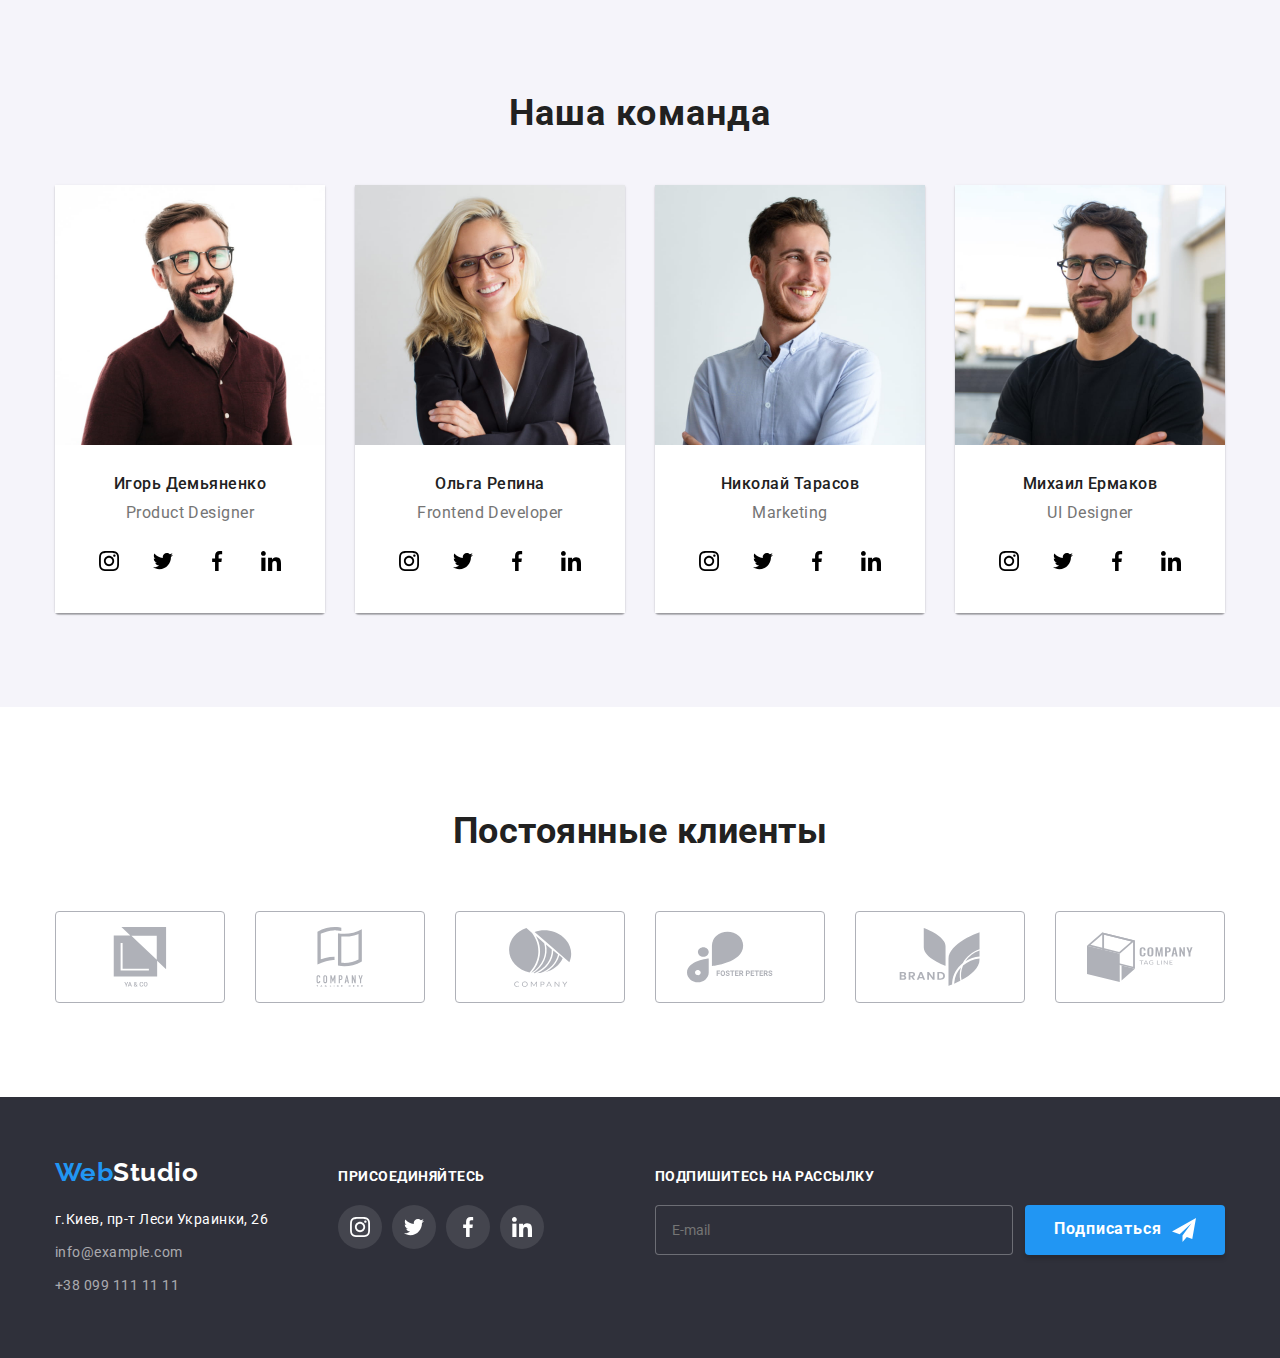
==== commit 026095d3: "change end" ====
--- a/index.html
+++ b/index.html
@@ -119,32 +119,32 @@
     </div>
 </section>
 <!--Команда-->
-<section class="about">
+<section class="team">
     <div class="container">
-    <h2 class="about-title">Наша команда</h2>
+    <h2 class="team__title">Наша команда</h2>
     <ul class="flex-list list">
-        <li class="about-item">
+        <li class="team__item">
         <img class="team-photo" src="./images/disigner.jpg" alt="productdesigner" width="270"> 
-        <div class="about-container">
-        <h3 class="about-name">Игорь Демьяненко</h3> 
-        <p lang="en" class="about-text">Product Designer</p>
-        <ul class="masters-soc-list list">
-            <li class="masters-soc-item"><a href="" class="masters-soc-link link">
+        <div class="team__container">
+        <h3 class="team__name">Игорь Демьяненко</h3> 
+        <p lang="en" class="team__text">Product Designer</p>
+        <ul class="team__soc-list list">
+            <li class="team__soc-item"><a href="" class="team__soc-link link">
                 <svg class="social-icon" width="20px" height="20px">
                     <use href="./images/icons.svg#icon-instagram"></use>
                 </svg>
             </a></li>
-            <li class="masters-soc-item"><a href="" class="masters-soc-link link">
+            <li class="team__soc-item"><a href="" class="team__soc-link link">
                 <svg class="social-icon" width="20px" height="20px">
                     <use href="./images/icons.svg#icon-twitter"></use>
                 </svg>
             </a></li>
-            <li class="masters-soc-item"><a href="" class="masters-soc-link link">
+            <li class="team__soc-item"><a href="" class="team__soc-link link">
                 <svg class="social-icon" width="20px" height="20px">
                     <use href="./images/icons.svg#icon-facebook"></use>
                 </svg>
             </a></li>
-            <li class="masters-soc-item"><a href="" class="masters-soc-link link">
+            <li class="team__soc-item"><a href="" class="team__soc-link link">
                 <svg class="social-icon" width="20px" height="20px">
                     <use href="./images/icons.svg#icon-linkedin"></use>
                 </svg>
@@ -152,28 +152,28 @@
         </ul>
         </div>
         </li>
-        <li class="about-item">       
+        <li class="team__item">       
             <img class="team-photo" src="./images/developer.jpg" alt="developer" width="270">
-            <div class="about-container">
-            <h3 class="about-name">Ольга Репина</h3>
-            <p lang="en" class="about-text">Frontend Developer</p>
-            <ul class="masters-soc-list list">
-                <li class="masters-soc-item"><a href="" class="masters-soc-link link">
+            <div class="team__container">
+            <h3 class="team__name">Ольга Репина</h3>
+            <p lang="en" class="team__text">Frontend Developer</p>
+            <ul class="team__soc-list list">
+                <li class="team__soc-item"><a href="" class="team__soc-link link">
                     <svg class="social-icon" width="20px" height="20px">
                         <use href="./images/icons.svg#icon-instagram"></use>
                     </svg>
                 </a></li>
-                <li class="masters-soc-item"><a href="" class="masters-soc-link link">
+                <li class="team__soc-item"><a href="" class="team__soc-link link">
                     <svg class="social-icon" width="20px" height="20px">
                         <use href="./images/icons.svg#icon-twitter"></use>
                     </svg>
                 </a></li>
-                <li class="masters-soc-item"><a href="" class="masters-soc-link link">
+                <li class="team__soc-item"><a href="" class="team__soc-link link">
                     <svg class="social-icon" width="20px" height="20px">
                         <use href="./images/icons.svg#icon-facebook"></use>
                     </svg>
                 </a></li>
-                <li class="masters-soc-item"><a href="" class="masters-soc-link link">
+                <li class="team__soc-item"><a href="" class="team__soc-link link">
                     <svg class="social-icon" width="20px" height="20px">
                         <use href="./images/icons.svg#icon-linkedin"></use>
                     </svg>
@@ -181,29 +181,29 @@
             </ul>
             </div>
         </li>
-        <li class="about-item">         
+        <li class="team__item">         
             <img class="team-photo" src="./images/marketing.jpg" alt="marketing" width="270">
-            <div class="about-container">
-            <h3 class="about-name">Николай Тарасов</h3>
-            <p lang="en" class="about-text">Marketing</p>
-            <ul class="masters-soc-list list">
-                <li class="masters-soc-item"><a href="" class="masters-soc-link link">
+            <div class="team__container">
+            <h3 class="team__name">Николай Тарасов</h3>
+            <p lang="en" class="team__text">Marketing</p>
+            <ul class="team__soc-list list">
+                <li class="team__soc-item"><a href="" class="team__soc-link link">
                     <svg class="social-icon" width="20px" height="20px">
                         <use href="./images/icons.svg#icon-instagram"></use>
                     </svg>
                 </a></li>
-                <li class="masters-soc-item"><a href="" class="masters-soc-link link">
+                <li class="team__soc-item"><a href="" class="team__soc-link link">
                     <svg class="social-icon" width="20px" height="20px">
                         <use href="./images/icons.svg#icon-twitter"></use>
                     </svg>
                 </a></li>
-                <li class="masters-soc-item"><a href="" class="masters-soc-link link">
+                <li class="team__soc-item"><a href="" class="team__soc-link link">
                     <svg class="social-icon" width="20px" height="20px">
                         <use href="./images/icons.svg#icon-facebook"></use>
                     </svg>
                 </a>
                 </li>
-                <li class="masters-soc-item"><a href="" class="masters-soc-link link">
+                <li class="team__soc-item"><a href="" class="team__soc-link link">
                     <svg class="social-icon" width="20px" height="20px">
                         <use href="./images/icons.svg#icon-linkedin"></use>
                     </svg>
@@ -211,28 +211,28 @@
             </ul>
             </div>
         </li>
-        <li class="about-item">       
+        <li class="team__item">       
             <img class="team-photo" src="./images/uidisigner.jpg" alt="uidisigner" width="270">
-            <div class="about-container">
-            <h3 class="about-name">Михаил Ермаков</h3>
-            <p lang="en" class="about-text">UI Designer</p>
-            <ul class="masters-soc-list list">
-                <li class="masters-soc-item"><a href="" class="masters-soc-link link">
+            <div class="team__container">
+            <h3 class="team__name">Михаил Ермаков</h3>
+            <p lang="en" class="team__text">UI Designer</p>
+            <ul class="team__soc-list list">
+                <li class="team__soc-item"><a href="" class="team__soc-link link">
                 <svg class="social-icon" width="20px" height="20px">
                     <use href="./images/icons.svg#icon-instagram"></use>
                 </svg>
                 </a></li>
-                <li class="masters-soc-item"><a href="" class="masters-soc-link link">
+                <li class="team__soc-item"><a href="" class="team__soc-link link">
                     <svg class="social-icon" width="20px" height="20px">
                         <use href="./images/icons.svg#icon-twitter"></use>
                     </svg>
                 </a></li>
-                <li class="masters-soc-item"><a href="" class="masters-soc-link link">
+                <li class="team__soc-item"><a href="" class="team__soc-link link">
                     <svg class="social-icon" width="20px" height="20px">
                         <use href="./images/icons.svg#icon-facebook"></use>
                     </svg>
                 </a></li>
-                <li class="masters-soc-item"><a href="" class="masters-soc-link link">
+                <li class="team__soc-item"><a href="" class="team__soc-link link">
                     <svg class="social-icon" width="20px" height="20px">
                         <use href="./images/icons.svg#icon-linkedin"></use>
                     </svg>
@@ -246,46 +246,46 @@
 <!--Клиенты-->
 <section class="clients">
     <div class="container">
-        <h2 class="clients-title">Постоянные клиенты</h2>
-        <ul class="clients-list list">
-            <li class="clients-item">
-                <a href="" class="link">
-                    <svg class="clients-icon" width="106px" height="60px">
+        <h2 class="clients__title">Постоянные клиенты</h2>
+        <ul class="clients__list list">
+            <li class="clients__item">
+                <a href="" class="link">
+                    <svg class="clients__icon" width="106px" height="60px">
                         <use href="./images/icons.svg#icon-group"></use>
                     </svg>
                 </a>
             </li>
-            <li class="clients-item">
-                <a href="" class="link">
-                    <svg class="clients-icon" width="106px" height="60px">
+            <li class="clients__item">
+                <a href="" class="link">
+                    <svg class="clients__icon" width="106px" height="60px">
                         <use href="./images/icons.svg#icon-group-1"></use>
                     </svg>
                 </a>
             </li>
-            <li class="clients-item">
-                <a href="" class="link">
-                    <svg class="clients-icon" width="106px" height="60px">
+            <li class="clients__item">
+                <a href="" class="link">
+                    <svg class="clients__icon" width="106px" height="60px">
                         <use href="./images/icons.svg#icon-group-2"></use>
                     </svg>
                 </a>
             </li>
-            <li class="clients-item">
-                <a href="" class="link">
-                    <svg class="clients-icon" width="106px" height="60px">
+            <li class="clients__item">
+                <a href="" class="link">
+                    <svg class="clients__icon" width="106px" height="60px">
                         <use href="./images/icons.svg#icon-group-3"></use>
                     </svg>
                 </a>
             </li>
-            <li class="clients-item">
-                <a href="" class="link">
-                    <svg class="clients-icon" width="106px" height="60px">
+            <li class="clients__item">
+                <a href="" class="link">
+                    <svg class="clients__icon" width="106px" height="60px">
                         <use href="./images/icons.svg#icon-group-4"></use>
                     </svg>
                 </a>
             </li>
-            <li class="clients-item">
-                <a href="" class="link">
-                    <svg class="clients-icon" width="106px" height="60px">
+            <li class="clients__item">
+                <a href="" class="link">
+                    <svg class="clients__icon" width="106px" height="60px">
                         <use href="./images/icons.svg#icon-group-5"></use>
                     </svg>
                 </a>
@@ -298,47 +298,47 @@
         <footer class="footer">
             <div class="container">
                 <div class="address-container">
-                    <a class="adress__logo link" href="./index.html"><span class="logo-web">Web</span><span
-                            class="logo-footer">Studio</span></a>
+                    <a class="footer__logo-link link" href="./index.html"><span class="footer__logo-web">Web</span><span
+                            class="footer__logo-footer">Studio</span></a>
                     <address class="address">
-                        <p class="location">г.Киев, пр-т Леси Украинки, 26</p>
+                        <p class="adress__location">г.Киев, пр-т Леси Украинки, 26</p>
                         <ul class="list">
                             <li>
-                                <a class="footer-mail link" href="maialto:info@example.com">info@example.com</a>
+                                <a class="footer__mail link" href="maialto:info@example.com">info@example.com</a>
                             </li>
                             <li>
-                                <a class="footer-telephone link" href="tel:+380991111111">+38 099 111 11 11</a>
+                                <a class="footer__telephone link" href="tel:+380991111111">+38 099 111 11 11</a>
                             </li>
                         </ul>
                     </address>
                 </div>
     <div class="join">
-        <strong class="join-title">присоединяйтесь</strong>
+        <strong class="join__title">присоединяйтесь</strong>
         <ul class="socials list">
-            <li class="socials-item">
-                <a class="social-link link" href="">
-                    <svg class="social-icon" width="20px" height="20px">
+            <li class="socials__item">
+                <a class="social__link link" href="">
+                    <svg class="social__icon" width="20px" height="20px">
                         <use href="./images/icons.svg#icon-instagram_footer"></use>
                     </svg>
                 </a>
             </li>
-            <li class="socials-item">
-                <a class="social-link link" href="">
-                    <svg class="social-icon" width="20px" height="20px">
+            <li class="socials__item">
+                <a class="social__link link" href="">
+                    <svg class="social__icon" width="20px" height="20px">
                         <use href="./images/icons.svg#icon-twitter_footer"></use>
                     </svg>
                 </a>
             </li>
-            <li class="socials-item">
-                <a class="social-link link" href="">
-                    <svg class="social-icon" width="20px" height="20px">
+            <li class="socials__item">
+                <a class="social__link link" href="">
+                    <svg class="social__icon" width="20px" height="20px">
                         <use href="./images/icons.svg#icon-facebook_footer"></use>
                     </svg>
                 </a>
             </li>
-            <li class="socials-item">
-                <a class="social-link link" href="">
-                    <svg class="social-icon" width="20px" height="20px">
+            <li class="socials__item">
+                <a class="social__link link" href="">
+                    <svg class="social__icon" width="20px" height="20px">
                         <use href="./images/icons.svg#icon-linkedin_footer"></use>
                     </svg>
                 </a>
@@ -346,14 +346,14 @@
         </ul>
     </div>
     <div class="subscribe">
-        <strong class="subscribe-title">Подпишитесь на рассылку</strong>
-        <form class="subscribe-form">
+        <strong class="subscribe__title">Подпишитесь на рассылку</strong>
+        <form class="subscribe__form">
             <label>
-                <input type="email" name="email" placeholder="E-mail" class="email-field" />
+                <input type="email" name="email" placeholder="E-mail" class="subscribe__input" />
             </label>
-            <button class="subscribe-button" type="submit">
+            <button class="subscribe__button" type="submit">
                 Подписаться
-                <svg class="send-icon" width="24" height="24">
+                <svg class="subscribe__icon" width="24" height="24">
                     <use href="./images/icons.svg#icon-icon-send"></use>
                 </svg>
             </button>
--- a/CSS/main.min.css
+++ b/CSS/main.min.css
@@ -1 +1 @@
-:root{--primary-text-color--: #212121;--primary-bg-color--: #FFFFFF;--hero-overlay-color: rgba(47, 48, 58, 0.4);--info-foot-color--: rgba(255, 255, 255, 0.6);--accent-text-color--: #2196F3;--secondary-text-color--: #757575;--third-text-color--: #FFFFFF;--logo-text-color--: #2196F3;--second-bg-color--: #F5F4FA;--third-bg-color--: #2F303A;--header-border-color--: #ececec;--page-nav-shadow-set--: 0px 3px 1px rgba(0, 0, 0, 0.1), 0px 1px 2px rgba(0, 0, 0, 0.08), 0px 2px 2px rgba(0, 0, 0, 0.12);--projects-border-color--: #eeeeee;--portfolio-shadow-set--: 0px 1px 1px rgba(0, 0, 0, 0.12), 0px 4px 4px rgba(0, 0, 0, 0.06), 1px 4px 6px rgba(0, 0, 0, 0.16);--team-shadow-set--: 0px 1px 3px rgba(0, 0, 0, 0.12), 0px 1px 1px rgba(0, 0, 0, 0.14), 0px 2px 1px rgba(0, 0, 0, 0.2);--footer-background-color--: #2f303a;--footer-text-color--: #ffffff;--footer-contacts-color--: rgba(255, 255, 255, 0.6);--footer-link-color--: rgba(255, 255, 255, 0.1);--nav-button-backgroud-color--: #f5f4fa;--svg-links-color--: #afb1b8;--primary-transition-time--: 250ms;--primary-cubic-function--: cubic-bezier(0.4, 0, 0.2, 1);--modal-background-color--: rgba(0, 0, 0, 0.2);--close-button-border-set--: 1px solid rgba(0, 0, 0, 0.1);--projects-overlay-color--: rgba(33, 150, 243, 0.9);--galery-overlay-color--: rgba(47, 48, 58, 0.8);--primary-box-shadow--: 0px 4px 4px rgba(0, 0, 0, 0.15);--footer-mail-border--: 1px solid rgba(255, 255, 255, 0.3);--footer-mail-filter--: (0px 4px 4px rgba(0, 0, 0, 0.15));--modal-border-color--: rgba(33, 33, 33, 0.2);--modal-placeholder-color--: rgba(117, 117, 117, 0.5);--button-hover-color--: #188ce8}h1,h2,h3,p{margin:0}ul{margin:0px;padding-left:0px;list-style:none}a{text-decoration:none;color:currentColor}body{font-family:"Roboto",sans-serif;background:var(--primary-bg-color--);color:var(--primary-text-color--);letter-spacing:.03em}.list{list-style:none;padding:0;margin:0}.flex-list{display:flex}.link{display:block;text-decoration:none}.container{display:flex;width:1200px;padding:0 15px;margin:0 auto}.visually-hidden{position:absolute;white-space:nowrap;width:1px;height:1px;overflow:hidden;border:0;padding:0;clip:rect(0 0 0 0);clip-path:inset(50%);margin:-1px}.is-hidden{opacity:0;transition:opacity var(--primary-transition-time--) var(--primary-cubic-function--);visibility:hidden;pointer-events:none}.backdrop{transition:transform;transition-duration:1000ms;transition-timing-function:cubic-bezier(0.4, 0, 0.2, 1);position:fixed;top:0;left:0;width:100%;height:100%;background-color:rgba(0,0,0,.2)}.header{align-items:center;border-bottom:1px solid var(--header-border-color--);font-weight:500;font-size:14px;line-height:1.14;letter-spacing:.02em}.header .container{display:flex;align-items:center}.header .logo{display:block;padding:24px 0 25px 0;margin-right:93px}.logo{font-family:"Raleway";font-weight:700;font-size:26px;line-height:1.19;letter-spacing:.03em;color:var(--logo-text-color--)}.logo__second{font-family:"Raleway";font-weight:700;font-size:26px;line-height:1.19;letter-spacing:.03em;color:var(--primary-text-color--)}.menu .header-list{display:flex}.menu__info{font-weight:500;font-size:14px;line-height:16px;letter-spacing:.02em;display:block;padding:32px 0;text-decoration:none;position:relative;transition:color var(--primary-transition-time--) var(--primary-cubic-function--)}.menu__info:hover,.menu__info:focus{color:var(--accent-text-color--)}.menu__item:not(:last-child){margin-right:50px}.menu__list .menu__info.current{color:var(--accent-text-color--)}.menu__list .menu__info{color:var(--primary-text-color--)}.menu .current{color:var(--accent-text-color--)}.menu .current::after{content:"";display:block;position:absolute;left:0;bottom:0;width:100%;height:4px;background-color:var(--accent-text-color--);border-radius:2px}.contacts.list{display:flex;margin-left:auto}.contacts__item:first-of-type{margin-right:50px}.contacts__tel,.contacts__mail{font-weight:500;font-size:14px;line-height:1.14;letter-spacing:.02em;color:var(--secondary-text-color--);display:flex;padding:32px 0;align-items:center;transition:color var(--primary-transition-time--) var(--primary-cubic-function--)}.contacts__tel:hover,.contacts__tel:focus,.contacts__tel:focus,.contacts__tel:hover,.contacts__mail:hover,.contacts__mail:focus,.contacts__mail:focus,.contacts__mail:hover{color:var(--accent-text-color--);transition:color var(--primary-transition-time--) var(--primary-cubic-function--)}.contacts__icon{fill:currentColor;margin-right:10px}.footer{padding:60px 0;background-color:var(--footer-background-color--);font-weight:400;font-size:14px;line-height:1.71;color:var(--footer-text-color--)}.footer .container{display:flex;align-items:baseline}.adress__logo{color:var(--primary-text-color);font-family:"Raleway",sans-serif;font-weight:700;font-size:26px;line-height:1.19}.logo-web{color:var(--accent-text-color--)}.address{display:block;font-style:normal}.address-container{margin-right:70px}.footer .adress__logo{margin-bottom:20px}.logo-footer{color:var(--footer-text-color--)}.location{margin-bottom:9px;color:var(--footer-text-color--)}.address li:not(:last-child){margin-bottom:9px}.footer-mail,.footer-telephone{color:var(--footer-contacts-color--);transition:color var(--primary-transition-time--) var(--primary-cubic-function--)}.footer-mail:hover,.footer-mail:hover,.footer-mail:focus,.footer-mail:focus,.footer-telephone:hover,.footer-telephone:hover,.footer-telephone:focus,.footer-telephone:focus{color:var(--accent-text-color--);transition:color var(--primary-transition-time--) var(--primary-cubic-function--)}.join-title{display:block;margin-bottom:20px;color:var(--footer-text-color--);font-size:14px;line-height:1.14;text-transform:uppercase}.join .link{border-radius:50%;color:var(--primary-bg-color--);background-color:var(--footer-link-color--);transition:background-color var(--primary-transition-time--) var(--primary-cubic-function--)}.join .link:hover,.join .link:focus{background-color:var(--accent-text-color--)}.subscribe-form{display:flex;align-items:flex-end}.join{margin-right:auto}.subscribe label{width:358px}.subscribe-title{display:block;font-size:14px;line-height:1.14;font-weight:700;text-transform:uppercase;margin-bottom:20px}.footer .email-field{color:var(--primary-bg-color--);width:358px;height:50px;padding:15px 16px;border-radius:4px;border:var(--footer-mail-border--);background-color:var(--footer-background-color--)}.subscribe-button{display:flex;align-items:center;justify-content:center;padding:0;width:200px;height:50px;border:none;border-radius:4px;font-weight:700;font-size:16px;line-height:1.67;letter-spacing:.06em;color:var(--primary-bg-color--);background-color:var(--accent-text-color--);box-shadow:var(--primary-box-shadow--);cursor:pointer;margin-left:12px}.send-icon{margin-left:10px}.socials{display:flex;justify-content:center}.social-link{display:flex;width:44px;height:44px;justify-content:center;align-items:center;border-radius:50%}.socials-item:not(:last-child){margin-right:10px}.social-icon{fill:currentcolor}.hero{padding:200px 0;text-align:center;background-color:var(--hero-color);letter-spacing:.06em}.overlay{margin:0 auto;max-width:1600px;height:600px;background-image:linear-gradient(to top, var(--hero-overlay-color), var(--hero-overlay-color)),url(../images/bg-img.jpg);background-repeat:no-repeat;background-size:cover;background-position:center}.hero__title{width:670px;margin:0 auto 30px auto;font-weight:900;font-size:44px;line-height:1.36;text-transform:uppercase;color:var(--third-text-color--)}.hero__button{padding:10px 32px;border:none;border-radius:4px;font-family:inherit;font-weight:700;font-size:16px;line-height:1.88;color:var(--primary-bg-color--);background-color:var(--accent-text-color--);transition:background-color var(--primary-transition-time--) var(--primary-cubic-function--)}.hero__button:hover,.hero__button:focus{background-color:#188ce8}.company{font-size:14px;line-height:1.14;padding:94px 0}.hero-list{display:flex}.company__item:not(:last-child){margin-right:30px}.company__icon-wrap{display:flex;width:270px;height:120px;justify-content:center;align-items:center;background-color:var(--second-bg-color--);border-radius:4px;margin-bottom:30px}.company__title{margin-bottom:10px;text-transform:uppercase;color:var(--primary-text-color--)}.company__about-title{font-size:14px;line-height:1.71;letter-spacing:.03em;color:var(--secondary-text-color--)}.about{padding:94px 0;background:var(--second-bg-color--)}.about .container{flex-direction:column}.about-item{background:var(--primary-bg-color--);box-shadow:0px 1px 3px rgba(0,0,0,.12),0px 1px 1px rgba(0,0,0,.14),0px 2px 1px rgba(0,0,0,.2);border-radius:0px 0px 4px 4px}.about-container{padding:30px 32px 30px 32px;background-color:var(--primary-bg-color--)}.about-item:not(:last-child){margin-right:30px}.about-title{font-weight:700;font-size:36px;line-height:1.16;text-align:center;letter-spacing:.03em;margin-bottom:50px;color:var(--primary-text-color--)}.about-list{display:flex}.about-name{font-family:"Roboto";font-style:normal;font-weight:500;font-size:16px;line-height:1.18;text-align:center;letter-spacing:.03em;margin-bottom:10px;color:var(--primary-text-color--)}.about-text{font-weight:400;font-size:16px;line-height:1.18;text-align:center;letter-spacing:.03em;margin-bottom:16px;color:var(--secondary-text-color--)}.about .masters-soc-link{color:var(--svg-links-color--);transition:color var(--primary-transition-time--) var(--primary-cubic-function--),background-color var(--primary-transition-time--) var(--primary-cubic-function--)}.about .link:hover,.about .link:focus{color:var(--primary-bg-color--);background-color:var(--accent-text-color--)}.team-photo{display:block;max-width:100%;height:auto}.masters-soc-list{display:flex;justify-content:center}.masters-soc-item{width:44px;height:44px;margin-left:10px}.masters-soc-item:first-child{margin-left:0}.masters-soc-link{display:flex;width:44px;height:44px;justify-content:center;align-items:center;border-radius:50%;background-color:var(--primary-bg-color--)}.works{padding-bottom:94px}.works .container{flex-direction:column}.works-list{display:flex}.works__title{font-weight:700;font-size:36px;line-height:1.16;text-align:center;letter-spacing:.03em;margin-bottom:50px;color:var(--primary-text-color--)}.works__item:not(:last-child){margin-right:30px}.works img{display:block;max-width:100%}.thumb{position:relative}.works__description{display:flex;justify-content:center;align-items:center;height:70px;width:100%;position:absolute;bottom:0;font-weight:700;font-size:14px;line-height:1.14;text-transform:uppercase;color:var(--primary-bg-color--);background-color:var(--galery-overlay-color--)}.clients{padding:94px 0}.clients-title{font-size:36px;line-height:1.67;text-align:center}.container{display:block}.clients-list{display:flex;justify-content:space-between;margin-top:50px}.clients-item:not(:last-child){margin-right:30px}.clients .link{display:flex;width:170px;height:92px;justify-content:center;align-items:center;border:1px solid var(--svg-links-color--);border-radius:4px;color:var(--svg-links-color--);transition:color var(--primary-transition-time--) var(--primary-cubic-function--),border-color var(--primary-transition-time--) var(--primary-cubic-function--)}.clients .link:hover,.clients .link:focus{border-color:var(--accent-text-color--);color:var(--accent-text-color--)}.clients-icon{fill:currentColor}.modal-window{position:absolute;left:50%;top:50%;min-width:528px;min-height:581px;opacity:1;visibility:visible;background-color:var(--primary-bg-color--);transform:translate(-50%, -50%) scale(1);transition:transform var(--primary-transition-time--) var(--primary-cubic-function--);padding:40px}.backdrop.is-hidden .modal-window{transform:translate(-50%, -50%) scale(0)}.button.close{position:absolute;right:8px;top:8px;display:flex;justify-content:center;align-items:center;width:30px;height:30px;border:var(--close-button-border-set--);border-radius:50%;cursor:pointer;background-color:var(--primary-bg-color--);transition:color var(--primary-transition-time--) var(--primary-cubic-function--),border-color var(--primary-transition-time--) var(--primary-cubic-function--)}.button.close:hover,.button.close:focus{color:var(--accent-text-color--);outline:rgba(0,0,0,0);border-color:var(--accent-text-color--)}.close-icon{fill:currentColor}.modal-title{font-weight:700;font-size:20px;line-height:1.15;text-align:center;color:var(--primary-text-color)}.modal-form{display:flex;flex-direction:column;color:var(--primary-text-color--);margin-top:12px}.modal-label{cursor:pointer;display:flex;flex-direction:column;font-weight:400;font-size:12px;line-height:1.17;letter-spacing:.01em;color:var(--secondary-text-color--)}.modal-label:not(:first-child){margin-top:10px}.modal-input{display:inline-block;position:relative;color:var(--primary-text-color--);margin-top:4px}.input-field{width:100%;height:40px;padding:12px 42px;border-radius:4px;border:1px solid var(--modal-border-color--);cursor:pointer;transition:border-color var(--primary-transition-time--) var(--primary-cubic-function--)}.modal-label:hover .input-field{border-color:var(--accent-text-color--)}.input-field:focus{border-color:var(--accent-text-color--);outline:rgba(0,0,0,0)}.input-icon{position:absolute;top:11px;left:12px;fill:currentColor;transition:fill var(--primary-transition-time--) var(--primary-cubic-function--)}.modal-label:hover .input-icon,.input-field:focus+.input-icon{fill:var(--accent-text-color--)}.comment-area{width:100%;padding:12px 16px;border:1px solid var(--modal-border-color--);border-radius:4px;resize:none;margin-top:4px}.modal-label:hover .comment-area{border-color:var(--accent-text-color--)}.comment-area:focus{border-color:var(--accent-text-color--);outline:rgba(0,0,0,0)}.comment-area::placeholder{font-weight:400;font-size:14px;line-height:1.14;letter-spacing:.01em;color:var(--modal-placeholder-color--)}.modal-field{display:flex;justify-content:center;align-items:center;margin-top:20px}.chek-text{font-size:14px;line-height:1.71;letter-spacing:.03em;color:#757575;display:flex;align-items:center}.agreement-link{font-size:14px;line-height:24px;letter-spacing:.03em;text-decoration-line:underline;color:#2196f3}.chek-text span{width:15px;height:15px;margin-right:8px;border:2px solid #212121;display:flex;align-items:center;justify-content:center;border-radius:2px}.input-chek:checked+.chek-text span{background-color:#2196f3;border:none}.input-chek:focus+.chek-text span{border-color:var(--accent-text-color--)}.chek-icon{fill:rgba(0,0,0,0)}.input-chek:checked+.chek-text .chek-icon{fill:#fff}.submit-button{align-self:center;width:200px;height:50px;border-radius:4px;box-shadow:var(--primary-box-shadow--);color:var(--primary-bg-color--);background-color:var(--button-hover-color--);padding:0;border:0;cursor:pointer;font-weight:700;font-size:16px;line-height:1.9;letter-spacing:.06em;margin-top:30px}.portfolio{padding:94px 0}.portfolio-list-bt{display:flex}.portfolio .container{flex-direction:column}.page-nav.list{justify-content:center;margin-bottom:50px}.portfolio-list-item:not(:last-child){margin-right:8px}.page-nav .portfolio-bt{background-color:var(--second-bg-color--);color:var(--primary-text-color--);padding:6px 22px;height:38px;border-radius:4px;font-family:inherit;font-weight:500;font-size:16px;line-height:1.63;text-align:center;border:none;cursor:pointer;transition:color var(--primary-transition-time--) var(--primary-cubic-function--),background-color var(--primary-transition-time--) var(--primary-cubic-function--),box-shadow var(--primary-transition-time--) var(--primary-cubic-function--)}.page-nav .portfolio-bt:hover,.page-nav .portfolio-bt:focus{box-shadow:var(--page-nav-shadow-set--);background-color:var(--accent-text-color--);color:var(--primary-bg-color--)}.page-nav .current{box-shadow:var(--page-nav-shadow-set);background-color:var(--accent-text-color--);color:var(--third-text-color--);cursor:pointer}.portfolio-list.list{display:flex;flex-wrap:wrap;margin-top:-30px;margin-left:-30px}.portfolio-item{background:var(--primary-bg-color--);flex-basis:calc(33.3333333333% - 30px);margin-left:30px;margin-top:30px;outline:1px solid var(--projects-border-color--)}.portfolio-list .link{transition:box-shadow var(--primary-transition-time--) var(--primary-cubic-function--)}.portfolio-list .link:hover,.portfolio-list .link:focus{box-shadow:var(--portfolio-shadow-set--)}.portfolio-figure{position:relative;overflow:hidden}.description-wrapper{display:flex;justify-content:center;align-items:center;position:absolute;top:0;width:100%;height:100%;transform:translateY(101%);transition:transform var(--primary-transition-time--) var(--primary-cubic-function--);background-color:var(--projects-overlay-color--)}.portfolio-list .link:hover .description-wrapper,.portfolio-list .link:focus .description-wrapper{transform:translateY(0)}.project-description{width:322px;font-size:18px;line-height:1.56;color:var(--primary-bg-color--)}.portfolio-description{padding:20px 20px}.portfolio-name{font-weight:700;font-size:18px;line-height:2.01;letter-spacing:.06em;color:var(--primary-text-color--)}.portfolio-text{font-size:16px;line-height:1.87;letter-spacing:.03em;margin-top:4px;color:var(--secondary-text-color--)}.portfolio-image{display:block;width:100%;height:auto}/*# sourceMappingURL=main.min.css.map */+:root{--primary-text-color--: #212121;--primary-bg-color--: #FFFFFF;--hero-overlay-color: rgba(47, 48, 58, 0.4);--info-foot-color--: rgba(255, 255, 255, 0.6);--accent-text-color--: #2196F3;--secondary-text-color--: #757575;--third-text-color--: #FFFFFF;--logo-text-color--: #2196F3;--second-bg-color--: #F5F4FA;--third-bg-color--: #2F303A;--header-border-color--: #ececec;--page-nav-shadow-set--: 0px 3px 1px rgba(0, 0, 0, 0.1), 0px 1px 2px rgba(0, 0, 0, 0.08), 0px 2px 2px rgba(0, 0, 0, 0.12);--projects-border-color--: #eeeeee;--portfolio-shadow-set--: 0px 1px 1px rgba(0, 0, 0, 0.12), 0px 4px 4px rgba(0, 0, 0, 0.06), 1px 4px 6px rgba(0, 0, 0, 0.16);--team-shadow-set--: 0px 1px 3px rgba(0, 0, 0, 0.12), 0px 1px 1px rgba(0, 0, 0, 0.14), 0px 2px 1px rgba(0, 0, 0, 0.2);--footer-background-color--: #2f303a;--footer-text-color--: #ffffff;--footer-contacts-color--: rgba(255, 255, 255, 0.6);--footer-link-color--: rgba(255, 255, 255, 0.1);--nav-button-backgroud-color--: #f5f4fa;--svg-links-color--: #afb1b8;--primary-transition-time--: 250ms;--primary-cubic-function--: cubic-bezier(0.4, 0, 0.2, 1);--modal-background-color--: rgba(0, 0, 0, 0.2);--close-button-border-set--: 1px solid rgba(0, 0, 0, 0.1);--projects-overlay-color--: rgba(33, 150, 243, 0.9);--galery-overlay-color--: rgba(47, 48, 58, 0.8);--primary-box-shadow--: 0px 4px 4px rgba(0, 0, 0, 0.15);--footer-mail-border--: 1px solid rgba(255, 255, 255, 0.3);--footer-mail-filter--: (0px 4px 4px rgba(0, 0, 0, 0.15));--modal-border-color--: rgba(33, 33, 33, 0.2);--modal-placeholder-color--: rgba(117, 117, 117, 0.5);--button-hover-color--: #188ce8}h1,h2,h3,p{margin:0}ul{margin:0px;padding-left:0px;list-style:none}a{text-decoration:none;color:currentColor}body{font-family:"Roboto",sans-serif;background:var(--primary-bg-color--);color:var(--primary-text-color--);letter-spacing:.03em}.list{list-style:none;padding:0;margin:0}.flex-list{display:flex}.link{display:block;text-decoration:none}.container{display:flex;width:1200px;padding:0 15px;margin:0 auto}.visually-hidden{position:absolute;white-space:nowrap;width:1px;height:1px;overflow:hidden;border:0;padding:0;clip:rect(0 0 0 0);clip-path:inset(50%);margin:-1px}.is-hidden{opacity:0;transition:opacity var(--primary-transition-time--) var(--primary-cubic-function--);visibility:hidden;pointer-events:none}.backdrop{transition:transform;transition-duration:1000ms;transition-timing-function:cubic-bezier(0.4, 0, 0.2, 1);position:fixed;top:0;left:0;width:100%;height:100%;background-color:rgba(0,0,0,.2)}.header{align-items:center;border-bottom:1px solid var(--header-border-color--);font-weight:500;font-size:14px;line-height:1.14;letter-spacing:.02em}.header .container{display:flex;align-items:center}.header .logo{display:block;padding:24px 0 25px 0;margin-right:93px}.logo{font-family:"Raleway";font-weight:700;font-size:26px;line-height:1.19;letter-spacing:.03em;color:var(--logo-text-color--)}.logo__second{font-family:"Raleway";font-weight:700;font-size:26px;line-height:1.19;letter-spacing:.03em;color:var(--primary-text-color--)}.menu .header-list{display:flex}.menu__info{font-weight:500;font-size:14px;line-height:16px;letter-spacing:.02em;display:block;padding:32px 0;text-decoration:none;position:relative;transition:color var(--primary-transition-time--) var(--primary-cubic-function--)}.menu__info:hover,.menu__info:focus{color:var(--accent-text-color--)}.menu__item:not(:last-child){margin-right:50px}.menu__list .menu__info.current{color:var(--accent-text-color--)}.menu__list .menu__info{color:var(--primary-text-color--)}.menu .current{color:var(--accent-text-color--)}.menu .current::after{content:"";display:block;position:absolute;left:0;bottom:0;width:100%;height:4px;background-color:var(--accent-text-color--);border-radius:2px}.contacts.list{display:flex;margin-left:auto}.contacts__item:first-of-type{margin-right:50px}.contacts__tel,.contacts__mail{font-weight:500;font-size:14px;line-height:1.14;letter-spacing:.02em;color:var(--secondary-text-color--);display:flex;padding:32px 0;align-items:center;transition:color var(--primary-transition-time--) var(--primary-cubic-function--)}.contacts__tel:hover,.contacts__tel:focus,.contacts__tel:focus,.contacts__tel:hover,.contacts__mail:hover,.contacts__mail:focus,.contacts__mail:focus,.contacts__mail:hover{color:var(--accent-text-color--);transition:color var(--primary-transition-time--) var(--primary-cubic-function--)}.contacts__icon{fill:currentColor;margin-right:10px}.footer{padding:60px 0;background-color:var(--footer-background-color--);font-weight:400;font-size:14px;line-height:1.71;color:var(--footer-text-color--)}.footer .container{display:flex;align-items:baseline}.footer__logo-link{color:var(--primary-text-color);font-family:"Raleway",sans-serif;font-weight:700;font-size:26px;line-height:1.19}.footer__logo-web{color:var(--accent-text-color--)}.address{display:block;font-style:normal}.address-container{margin-right:70px}.footer .footer__logo-link{margin-bottom:20px}.footer__logo-footer{color:var(--footer-text-color--)}.adress__location{margin-bottom:9px;color:var(--footer-text-color--)}.address li:not(:last-child){margin-bottom:9px}.footer__mail,.footer__telephone{color:var(--footer-contacts-color--);transition:color var(--primary-transition-time--) var(--primary-cubic-function--)}.footer__mail:hover,.footer__mail:hover,.footer__mail:focus,.footer__mail:focus,.footer__telephone:hover,.footer__telephone:hover,.footer__telephone:focus,.footer__telephone:focus{color:var(--accent-text-color--);transition:color var(--primary-transition-time--) var(--primary-cubic-function--)}.join__title{display:block;margin-bottom:20px;color:var(--footer-text-color--);font-size:14px;line-height:1.14;text-transform:uppercase}.join .link{border-radius:50%;color:var(--primary-bg-color--);background-color:var(--footer-link-color--);transition:background-color var(--primary-transition-time--) var(--primary-cubic-function--)}.join .link:hover,.join .link:focus{background-color:var(--accent-text-color--)}.subscribe__form{display:flex;align-items:flex-end}.join{margin-right:auto}.subscribe label{width:358px}.subscribe__title{display:block;font-size:14px;line-height:1.14;font-weight:700;text-transform:uppercase;margin-bottom:20px}.footer .subscribe__input{color:var(--primary-bg-color--);width:358px;height:50px;padding:15px 16px;border-radius:4px;border:var(--footer-mail-border--);background-color:var(--footer-background-color--)}.subscribe__button{display:flex;align-items:center;justify-content:center;padding:0;width:200px;height:50px;border:none;border-radius:4px;font-weight:700;font-size:16px;line-height:1.67;letter-spacing:.06em;color:var(--primary-bg-color--);background-color:var(--accent-text-color--);box-shadow:var(--primary-box-shadow--);cursor:pointer;margin-left:12px}.subscribe__icon{margin-left:10px}.socials{display:flex;justify-content:center}.social__link{display:flex;width:44px;height:44px;justify-content:center;align-items:center;border-radius:50%}.socials__item:not(:last-child){margin-right:10px}.social__icon{fill:currentcolor}.hero{padding:200px 0;text-align:center;background-color:var(--hero-color);letter-spacing:.06em}.overlay{margin:0 auto;max-width:1600px;height:600px;background-image:linear-gradient(to top, var(--hero-overlay-color), var(--hero-overlay-color)),url(../images/bg-img.jpg);background-repeat:no-repeat;background-size:cover;background-position:center}.hero__title{width:670px;margin:0 auto 30px auto;font-weight:900;font-size:44px;line-height:1.36;text-transform:uppercase;color:var(--third-text-color--)}.hero__button{padding:10px 32px;border:none;border-radius:4px;font-family:inherit;font-weight:700;font-size:16px;line-height:1.88;color:var(--primary-bg-color--);background-color:var(--accent-text-color--);transition:background-color var(--primary-transition-time--) var(--primary-cubic-function--)}.hero__button:hover,.hero__button:focus{background-color:#188ce8}.company{font-size:14px;line-height:1.14;padding:94px 0}.hero-list{display:flex}.company__item:not(:last-child){margin-right:30px}.company__icon-wrap{display:flex;width:270px;height:120px;justify-content:center;align-items:center;background-color:var(--second-bg-color--);border-radius:4px;margin-bottom:30px}.company__title{margin-bottom:10px;text-transform:uppercase;color:var(--primary-text-color--)}.company__about-title{font-size:14px;line-height:1.71;letter-spacing:.03em;color:var(--secondary-text-color--)}.team{padding:94px 0;background:var(--second-bg-color--)}.team .container{flex-direction:column}.team__item{background:var(--primary-bg-color--);box-shadow:0px 1px 3px rgba(0,0,0,.12),0px 1px 1px rgba(0,0,0,.14),0px 2px 1px rgba(0,0,0,.2);border-radius:0px 0px 4px 4px}.team__container{padding:30px 32px 30px 32px;background-color:var(--primary-bg-color--)}.team__item:not(:last-child){margin-right:30px}.team__title{font-weight:700;font-size:36px;line-height:1.16;text-align:center;letter-spacing:.03em;margin-bottom:50px;color:var(--primary-text-color--)}.team__list{display:flex}.team__name{font-family:"Roboto";font-style:normal;font-weight:500;font-size:16px;line-height:1.18;text-align:center;letter-spacing:.03em;margin-bottom:10px;color:var(--primary-text-color--)}.team__text{font-weight:400;font-size:16px;line-height:1.18;text-align:center;letter-spacing:.03em;margin-bottom:16px;color:var(--secondary-text-color--)}.team .team__soc-link{color:var(--svg-links-color--);transition:color var(--primary-transition-time--) var(--primary-cubic-function--),background-color var(--primary-transition-time--) var(--primary-cubic-function--)}.team .link:hover,.team .link:focus{color:var(--primary-bg-color--);background-color:var(--accent-text-color--)}.team-photo{display:block;max-width:100%;height:auto}.team__soc-list{display:flex;justify-content:center}.team__soc-item{width:44px;height:44px;margin-left:10px}.team__soc-item:first-child{margin-left:0}.team__soc-link{display:flex;width:44px;height:44px;justify-content:center;align-items:center;border-radius:50%;background-color:var(--primary-bg-color--)}.works{padding-bottom:94px}.works .container{flex-direction:column}.works-list{display:flex}.works__title{font-weight:700;font-size:36px;line-height:1.16;text-align:center;letter-spacing:.03em;margin-bottom:50px;color:var(--primary-text-color--)}.works__item:not(:last-child){margin-right:30px}.works img{display:block;max-width:100%}.thumb{position:relative}.works__description{display:flex;justify-content:center;align-items:center;height:70px;width:100%;position:absolute;bottom:0;font-weight:700;font-size:14px;line-height:1.14;text-transform:uppercase;color:var(--primary-bg-color--);background-color:var(--galery-overlay-color--)}.clients{padding:94px 0}.clients__title{font-size:36px;line-height:1.67;text-align:center}.container{display:block}.clients__list{display:flex;justify-content:space-between;margin-top:50px}.clients__item:not(:last-child){margin-right:30px}.clients .link{display:flex;width:170px;height:92px;justify-content:center;align-items:center;border:1px solid var(--svg-links-color--);border-radius:4px;color:var(--svg-links-color--);transition:color var(--primary-transition-time--) var(--primary-cubic-function--),border-color var(--primary-transition-time--) var(--primary-cubic-function--)}.clients .link:hover,.clients .link:focus{border-color:var(--accent-text-color--);color:var(--accent-text-color--)}.clients__icon{fill:currentColor}.modal-window{position:absolute;left:50%;top:50%;min-width:528px;min-height:581px;opacity:1;visibility:visible;background-color:var(--primary-bg-color--);transform:translate(-50%, -50%) scale(1);transition:transform var(--primary-transition-time--) var(--primary-cubic-function--);padding:40px}.backdrop.is-hidden .modal-window{transform:translate(-50%, -50%) scale(0)}.button.close{position:absolute;right:8px;top:8px;display:flex;justify-content:center;align-items:center;width:30px;height:30px;border:var(--close-button-border-set--);border-radius:50%;cursor:pointer;background-color:var(--primary-bg-color--);transition:color var(--primary-transition-time--) var(--primary-cubic-function--),border-color var(--primary-transition-time--) var(--primary-cubic-function--)}.button.close:hover,.button.close:focus{color:var(--accent-text-color--);outline:rgba(0,0,0,0);border-color:var(--accent-text-color--)}.close-icon{fill:currentColor}.modal-title{font-weight:700;font-size:20px;line-height:1.15;text-align:center;color:var(--primary-text-color)}.modal-form{display:flex;flex-direction:column;color:var(--primary-text-color--);margin-top:12px}.modal-label{cursor:pointer;display:flex;flex-direction:column;font-weight:400;font-size:12px;line-height:1.17;letter-spacing:.01em;color:var(--secondary-text-color--)}.modal-label:not(:first-child){margin-top:10px}.modal-input{display:inline-block;position:relative;color:var(--primary-text-color--);margin-top:4px}.input-field{width:100%;height:40px;padding:12px 42px;border-radius:4px;border:1px solid var(--modal-border-color--);cursor:pointer;transition:border-color var(--primary-transition-time--) var(--primary-cubic-function--)}.modal-label:hover .input-field{border-color:var(--accent-text-color--)}.input-field:focus{border-color:var(--accent-text-color--);outline:rgba(0,0,0,0)}.input-icon{position:absolute;top:11px;left:12px;fill:currentColor;transition:fill var(--primary-transition-time--) var(--primary-cubic-function--)}.modal-label:hover .input-icon,.input-field:focus+.input-icon{fill:var(--accent-text-color--)}.comment-area{width:100%;padding:12px 16px;border:1px solid var(--modal-border-color--);border-radius:4px;resize:none;margin-top:4px}.modal-label:hover .comment-area{border-color:var(--accent-text-color--)}.comment-area:focus{border-color:var(--accent-text-color--);outline:rgba(0,0,0,0)}.comment-area::placeholder{font-weight:400;font-size:14px;line-height:1.14;letter-spacing:.01em;color:var(--modal-placeholder-color--)}.modal-field{display:flex;justify-content:center;align-items:center;margin-top:20px}.chek-text{font-size:14px;line-height:1.71;letter-spacing:.03em;color:#757575;display:flex;align-items:center}.agreement-link{font-size:14px;line-height:24px;letter-spacing:.03em;text-decoration-line:underline;color:#2196f3}.chek-text span{width:15px;height:15px;margin-right:8px;border:2px solid #212121;display:flex;align-items:center;justify-content:center;border-radius:2px}.input-chek:checked+.chek-text span{background-color:#2196f3;border:none}.input-chek:focus+.chek-text span{border-color:var(--accent-text-color--)}.chek-icon{fill:rgba(0,0,0,0)}.input-chek:checked+.chek-text .chek-icon{fill:#fff}.submit-button{align-self:center;width:200px;height:50px;border-radius:4px;box-shadow:var(--primary-box-shadow--);color:var(--primary-bg-color--);background-color:var(--button-hover-color--);padding:0;border:0;cursor:pointer;font-weight:700;font-size:16px;line-height:1.9;letter-spacing:.06em;margin-top:30px}.portfolio{padding:94px 0}.portfolio-list-bt{display:flex}.portfolio .container{flex-direction:column}.portfolio__nav.list{justify-content:center;margin-bottom:50px}.portfolio__list-item:not(:last-child){margin-right:8px}.portfolio__nav .portfolio__bt{background-color:var(--second-bg-color--);color:var(--primary-text-color--);padding:6px 22px;height:38px;border-radius:4px;font-family:inherit;font-weight:500;font-size:16px;line-height:1.63;text-align:center;border:none;cursor:pointer;transition:color var(--primary-transition-time--) var(--primary-cubic-function--),background-color var(--primary-transition-time--) var(--primary-cubic-function--),box-shadow var(--primary-transition-time--) var(--primary-cubic-function--)}.portfolio__nav .portfolio__bt:hover,.portfolio__nav .portfolio__bt:focus{box-shadow:var(--page-nav-shadow-set--);background-color:var(--accent-text-color--);color:var(--primary-bg-color--)}.portfolio__nav .current{box-shadow:var(--page-nav-shadow-set);background-color:var(--accent-text-color--);color:var(--third-text-color--);cursor:pointer}.portfolio__projects.list{display:flex;flex-wrap:wrap;margin-top:-30px;margin-left:-30px}.projects__item{background:var(--primary-bg-color--);flex-basis:calc(33.3333333333% - 30px);margin-left:30px;margin-top:30px;outline:1px solid var(--projects-border-color--)}.portfolio__projects .link{transition:box-shadow var(--primary-transition-time--) var(--primary-cubic-function--)}.portfolio__projects .link:hover,.portfolio__projects .link:focus{box-shadow:var(--portfolio-shadow-set--)}.projects__figure{position:relative;overflow:hidden}.projects__description-wrapper{display:flex;justify-content:center;align-items:center;position:absolute;top:0;width:100%;height:100%;transform:translateY(101%);transition:transform var(--primary-transition-time--) var(--primary-cubic-function--);background-color:var(--projects-overlay-color--)}.portfolio__projects .link:hover .projects__description-wrapper,.portfolio__projects .link:focus .projects__description-wrapper{transform:translateY(0)}.projects__description{width:322px;font-size:18px;line-height:1.56;color:var(--primary-bg-color--)}.projects__caption{padding:20px 20px}.projects__name{font-weight:700;font-size:18px;line-height:2.01;letter-spacing:.06em;color:var(--primary-text-color--)}.projects__text{font-size:16px;line-height:1.87;letter-spacing:.03em;margin-top:4px;color:var(--secondary-text-color--)}.projects__image{display:block;width:100%;height:auto}/*# sourceMappingURL=main.min.css.map */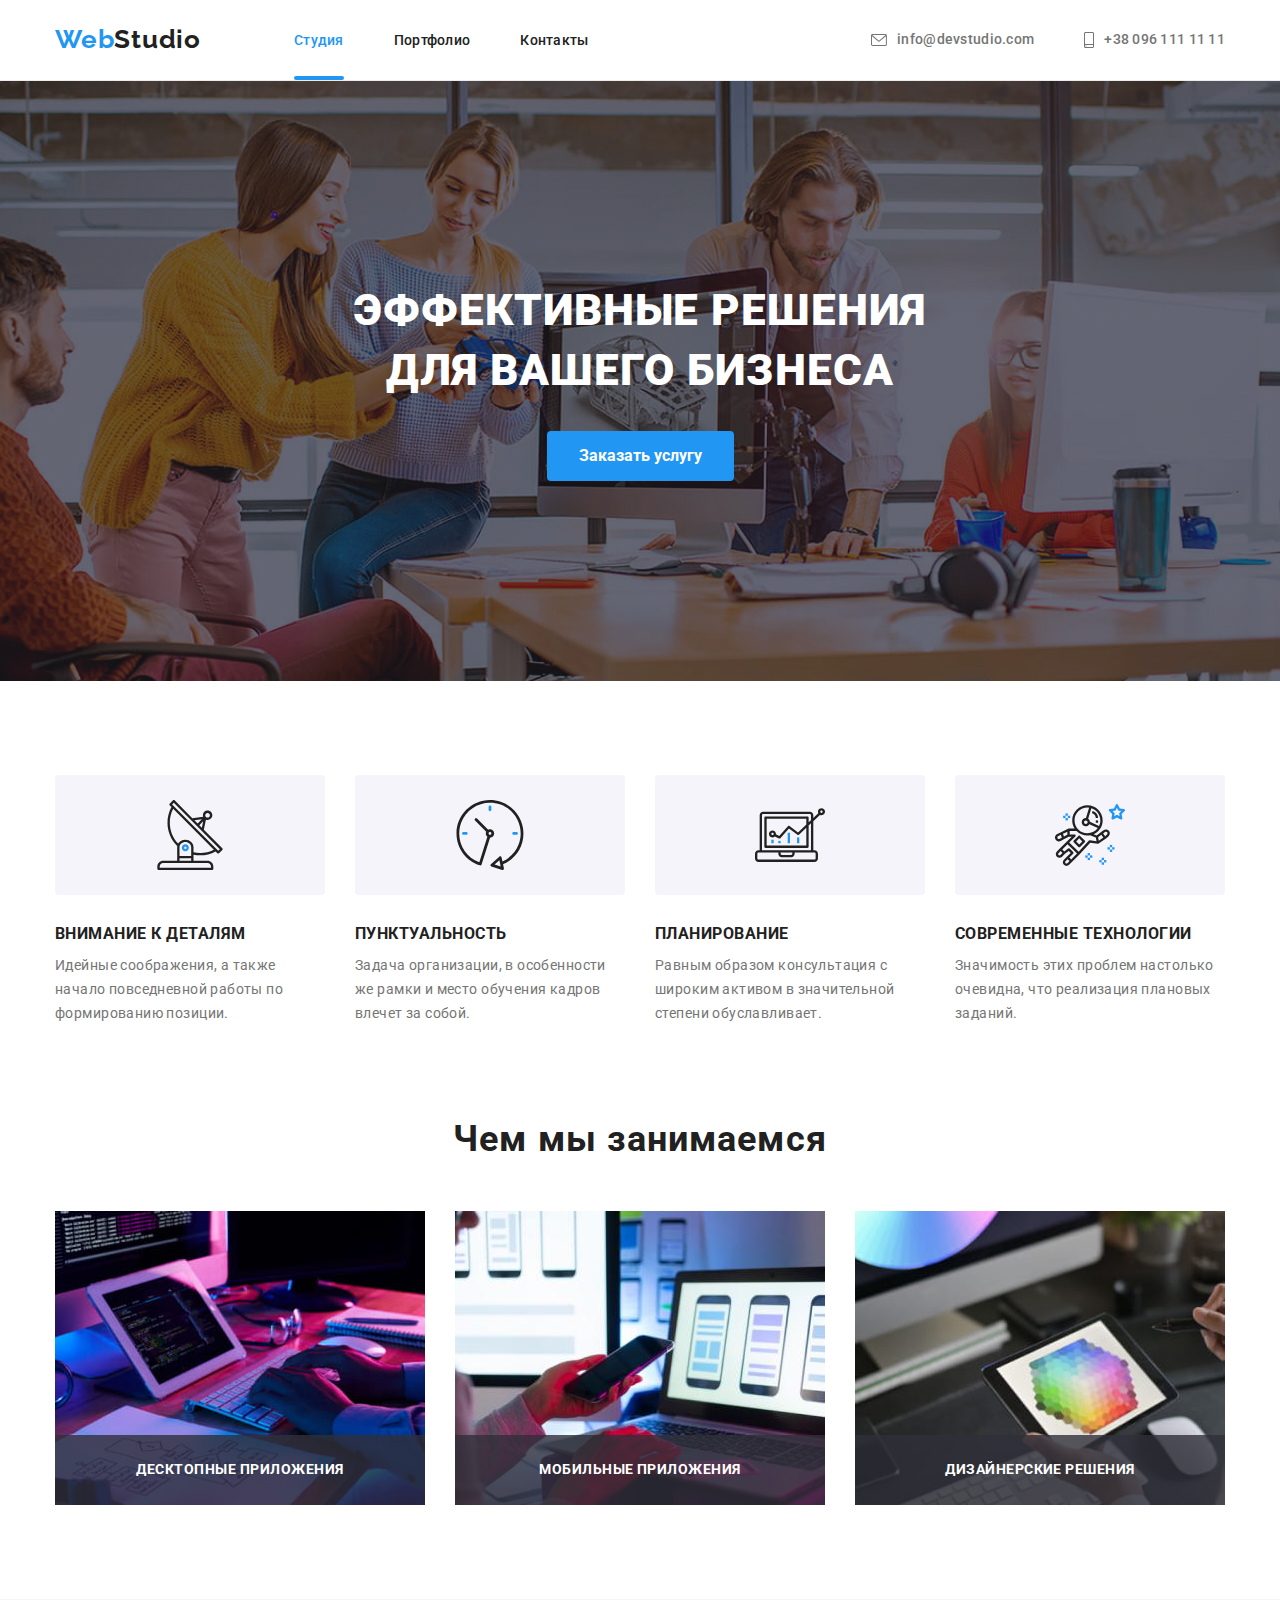
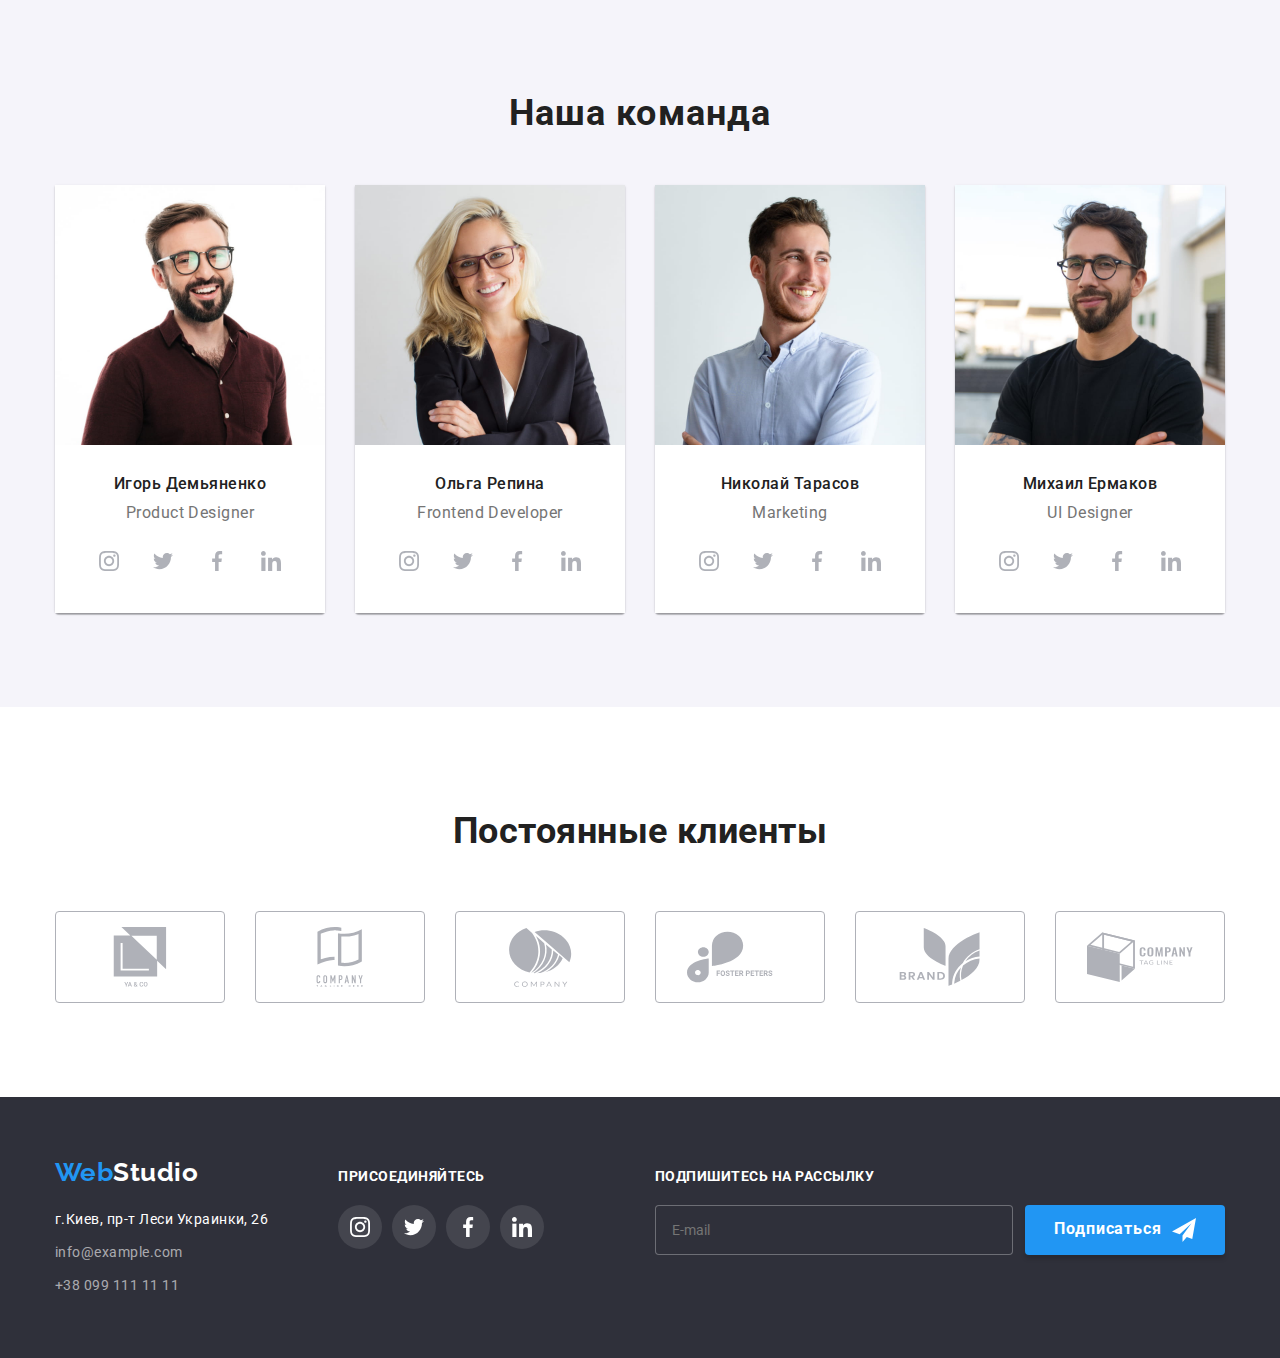
==== commit 0f559ac5: "new changes" ====
--- a/index.html
+++ b/index.html
@@ -130,22 +130,22 @@
         <p lang="en" class="team__text">Product Designer</p>
         <ul class="team__soc-list list">
             <li class="team__soc-item"><a href="" class="team__soc-link link">
-                <svg class="social-icon" width="20px" height="20px">
+                <svg class="team-icon" width="20px" height="20px">
                     <use href="./images/icons.svg#icon-instagram"></use>
                 </svg>
             </a></li>
             <li class="team__soc-item"><a href="" class="team__soc-link link">
-                <svg class="social-icon" width="20px" height="20px">
+                <svg class="team-icon" width="20px" height="20px">
                     <use href="./images/icons.svg#icon-twitter"></use>
                 </svg>
             </a></li>
             <li class="team__soc-item"><a href="" class="team__soc-link link">
-                <svg class="social-icon" width="20px" height="20px">
+                <svg class="team-icon" width="20px" height="20px">
                     <use href="./images/icons.svg#icon-facebook"></use>
                 </svg>
             </a></li>
             <li class="team__soc-item"><a href="" class="team__soc-link link">
-                <svg class="social-icon" width="20px" height="20px">
+                <svg class="team-icon" width="20px" height="20px">
                     <use href="./images/icons.svg#icon-linkedin"></use>
                 </svg>
             </a></li>
@@ -159,22 +159,22 @@
             <p lang="en" class="team__text">Frontend Developer</p>
             <ul class="team__soc-list list">
                 <li class="team__soc-item"><a href="" class="team__soc-link link">
-                    <svg class="social-icon" width="20px" height="20px">
+                    <svg class="team-icon" width="20px" height="20px">
                         <use href="./images/icons.svg#icon-instagram"></use>
                     </svg>
                 </a></li>
                 <li class="team__soc-item"><a href="" class="team__soc-link link">
-                    <svg class="social-icon" width="20px" height="20px">
+                    <svg class="team-icon" width="20px" height="20px">
                         <use href="./images/icons.svg#icon-twitter"></use>
                     </svg>
                 </a></li>
                 <li class="team__soc-item"><a href="" class="team__soc-link link">
-                    <svg class="social-icon" width="20px" height="20px">
+                    <svg class="team-icon" width="20px" height="20px">
                         <use href="./images/icons.svg#icon-facebook"></use>
                     </svg>
                 </a></li>
                 <li class="team__soc-item"><a href="" class="team__soc-link link">
-                    <svg class="social-icon" width="20px" height="20px">
+                    <svg class="team-icon" width="20px" height="20px">
                         <use href="./images/icons.svg#icon-linkedin"></use>
                     </svg>
                 </a></li>
@@ -188,23 +188,23 @@
             <p lang="en" class="team__text">Marketing</p>
             <ul class="team__soc-list list">
                 <li class="team__soc-item"><a href="" class="team__soc-link link">
-                    <svg class="social-icon" width="20px" height="20px">
+                    <svg class="team-icon" width="20px" height="20px">
                         <use href="./images/icons.svg#icon-instagram"></use>
                     </svg>
                 </a></li>
                 <li class="team__soc-item"><a href="" class="team__soc-link link">
-                    <svg class="social-icon" width="20px" height="20px">
+                    <svg class="team-icon" width="20px" height="20px">
                         <use href="./images/icons.svg#icon-twitter"></use>
                     </svg>
                 </a></li>
                 <li class="team__soc-item"><a href="" class="team__soc-link link">
-                    <svg class="social-icon" width="20px" height="20px">
+                    <svg class="team-icon" width="20px" height="20px">
                         <use href="./images/icons.svg#icon-facebook"></use>
                     </svg>
                 </a>
                 </li>
                 <li class="team__soc-item"><a href="" class="team__soc-link link">
-                    <svg class="social-icon" width="20px" height="20px">
+                    <svg class="team-icon" width="20px" height="20px">
                         <use href="./images/icons.svg#icon-linkedin"></use>
                     </svg>
                 </a></li>
@@ -218,22 +218,22 @@
             <p lang="en" class="team__text">UI Designer</p>
             <ul class="team__soc-list list">
                 <li class="team__soc-item"><a href="" class="team__soc-link link">
-                <svg class="social-icon" width="20px" height="20px">
+                <svg class="team-icon" width="20px" height="20px">
                     <use href="./images/icons.svg#icon-instagram"></use>
                 </svg>
                 </a></li>
                 <li class="team__soc-item"><a href="" class="team__soc-link link">
-                    <svg class="social-icon" width="20px" height="20px">
+                    <svg class="team-icon" width="20px" height="20px">
                         <use href="./images/icons.svg#icon-twitter"></use>
                     </svg>
                 </a></li>
                 <li class="team__soc-item"><a href="" class="team__soc-link link">
-                    <svg class="social-icon" width="20px" height="20px">
+                    <svg class="team-icon" width="20px" height="20px">
                         <use href="./images/icons.svg#icon-facebook"></use>
                     </svg>
                 </a></li>
                 <li class="team__soc-item"><a href="" class="team__soc-link link">
-                    <svg class="social-icon" width="20px" height="20px">
+                    <svg class="team-icon" width="20px" height="20px">
                         <use href="./images/icons.svg#icon-linkedin"></use>
                     </svg>
                 </a></li>
@@ -303,10 +303,10 @@
                     <address class="address">
                         <p class="adress__location">г.Киев, пр-т Леси Украинки, 26</p>
                         <ul class="list">
-                            <li>
+                            <li class="info">
                                 <a class="footer__mail link" href="maialto:info@example.com">info@example.com</a>
                             </li>
-                            <li>
+                            <li class="info">
                                 <a class="footer__telephone link" href="tel:+380991111111">+38 099 111 11 11</a>
                             </li>
                         </ul>
@@ -348,7 +348,7 @@
     <div class="subscribe">
         <strong class="subscribe__title">Подпишитесь на рассылку</strong>
         <form class="subscribe__form">
-            <label>
+            <label class="input">
                 <input type="email" name="email" placeholder="E-mail" class="subscribe__input" />
             </label>
             <button class="subscribe__button" type="submit">
--- a/CSS/main.min.css
+++ b/CSS/main.min.css
@@ -1 +1 @@
-:root{--primary-text-color--: #212121;--primary-bg-color--: #FFFFFF;--hero-overlay-color: rgba(47, 48, 58, 0.4);--info-foot-color--: rgba(255, 255, 255, 0.6);--accent-text-color--: #2196F3;--secondary-text-color--: #757575;--third-text-color--: #FFFFFF;--logo-text-color--: #2196F3;--second-bg-color--: #F5F4FA;--third-bg-color--: #2F303A;--header-border-color--: #ececec;--page-nav-shadow-set--: 0px 3px 1px rgba(0, 0, 0, 0.1), 0px 1px 2px rgba(0, 0, 0, 0.08), 0px 2px 2px rgba(0, 0, 0, 0.12);--projects-border-color--: #eeeeee;--portfolio-shadow-set--: 0px 1px 1px rgba(0, 0, 0, 0.12), 0px 4px 4px rgba(0, 0, 0, 0.06), 1px 4px 6px rgba(0, 0, 0, 0.16);--team-shadow-set--: 0px 1px 3px rgba(0, 0, 0, 0.12), 0px 1px 1px rgba(0, 0, 0, 0.14), 0px 2px 1px rgba(0, 0, 0, 0.2);--footer-background-color--: #2f303a;--footer-text-color--: #ffffff;--footer-contacts-color--: rgba(255, 255, 255, 0.6);--footer-link-color--: rgba(255, 255, 255, 0.1);--nav-button-backgroud-color--: #f5f4fa;--svg-links-color--: #afb1b8;--primary-transition-time--: 250ms;--primary-cubic-function--: cubic-bezier(0.4, 0, 0.2, 1);--modal-background-color--: rgba(0, 0, 0, 0.2);--close-button-border-set--: 1px solid rgba(0, 0, 0, 0.1);--projects-overlay-color--: rgba(33, 150, 243, 0.9);--galery-overlay-color--: rgba(47, 48, 58, 0.8);--primary-box-shadow--: 0px 4px 4px rgba(0, 0, 0, 0.15);--footer-mail-border--: 1px solid rgba(255, 255, 255, 0.3);--footer-mail-filter--: (0px 4px 4px rgba(0, 0, 0, 0.15));--modal-border-color--: rgba(33, 33, 33, 0.2);--modal-placeholder-color--: rgba(117, 117, 117, 0.5);--button-hover-color--: #188ce8}h1,h2,h3,p{margin:0}ul{margin:0px;padding-left:0px;list-style:none}a{text-decoration:none;color:currentColor}body{font-family:"Roboto",sans-serif;background:var(--primary-bg-color--);color:var(--primary-text-color--);letter-spacing:.03em}.list{list-style:none;padding:0;margin:0}.flex-list{display:flex}.link{display:block;text-decoration:none}.container{display:flex;width:1200px;padding:0 15px;margin:0 auto}.visually-hidden{position:absolute;white-space:nowrap;width:1px;height:1px;overflow:hidden;border:0;padding:0;clip:rect(0 0 0 0);clip-path:inset(50%);margin:-1px}.is-hidden{opacity:0;transition:opacity var(--primary-transition-time--) var(--primary-cubic-function--);visibility:hidden;pointer-events:none}.backdrop{transition:transform;transition-duration:1000ms;transition-timing-function:cubic-bezier(0.4, 0, 0.2, 1);position:fixed;top:0;left:0;width:100%;height:100%;background-color:rgba(0,0,0,.2)}.header{align-items:center;border-bottom:1px solid var(--header-border-color--);font-weight:500;font-size:14px;line-height:1.14;letter-spacing:.02em}.header .container{display:flex;align-items:center}.header .logo{display:block;padding:24px 0 25px 0;margin-right:93px}.logo{font-family:"Raleway";font-weight:700;font-size:26px;line-height:1.19;letter-spacing:.03em;color:var(--logo-text-color--)}.logo__second{font-family:"Raleway";font-weight:700;font-size:26px;line-height:1.19;letter-spacing:.03em;color:var(--primary-text-color--)}.menu .header-list{display:flex}.menu__info{font-weight:500;font-size:14px;line-height:16px;letter-spacing:.02em;display:block;padding:32px 0;text-decoration:none;position:relative;transition:color var(--primary-transition-time--) var(--primary-cubic-function--)}.menu__info:hover,.menu__info:focus{color:var(--accent-text-color--)}.menu__item:not(:last-child){margin-right:50px}.menu__list .menu__info.current{color:var(--accent-text-color--)}.menu__list .menu__info{color:var(--primary-text-color--)}.menu .current{color:var(--accent-text-color--)}.menu .current::after{content:"";display:block;position:absolute;left:0;bottom:0;width:100%;height:4px;background-color:var(--accent-text-color--);border-radius:2px}.contacts.list{display:flex;margin-left:auto}.contacts__item:first-of-type{margin-right:50px}.contacts__tel,.contacts__mail{font-weight:500;font-size:14px;line-height:1.14;letter-spacing:.02em;color:var(--secondary-text-color--);display:flex;padding:32px 0;align-items:center;transition:color var(--primary-transition-time--) var(--primary-cubic-function--)}.contacts__tel:hover,.contacts__tel:focus,.contacts__tel:focus,.contacts__tel:hover,.contacts__mail:hover,.contacts__mail:focus,.contacts__mail:focus,.contacts__mail:hover{color:var(--accent-text-color--);transition:color var(--primary-transition-time--) var(--primary-cubic-function--)}.contacts__icon{fill:currentColor;margin-right:10px}.footer{padding:60px 0;background-color:var(--footer-background-color--);font-weight:400;font-size:14px;line-height:1.71;color:var(--footer-text-color--)}.footer .container{display:flex;align-items:baseline}.footer__logo-link{color:var(--primary-text-color);font-family:"Raleway",sans-serif;font-weight:700;font-size:26px;line-height:1.19}.footer__logo-web{color:var(--accent-text-color--)}.address{display:block;font-style:normal}.address-container{margin-right:70px}.footer .footer__logo-link{margin-bottom:20px}.footer__logo-footer{color:var(--footer-text-color--)}.adress__location{margin-bottom:9px;color:var(--footer-text-color--)}.address li:not(:last-child){margin-bottom:9px}.footer__mail,.footer__telephone{color:var(--footer-contacts-color--);transition:color var(--primary-transition-time--) var(--primary-cubic-function--)}.footer__mail:hover,.footer__mail:hover,.footer__mail:focus,.footer__mail:focus,.footer__telephone:hover,.footer__telephone:hover,.footer__telephone:focus,.footer__telephone:focus{color:var(--accent-text-color--);transition:color var(--primary-transition-time--) var(--primary-cubic-function--)}.join__title{display:block;margin-bottom:20px;color:var(--footer-text-color--);font-size:14px;line-height:1.14;text-transform:uppercase}.join .link{border-radius:50%;color:var(--primary-bg-color--);background-color:var(--footer-link-color--);transition:background-color var(--primary-transition-time--) var(--primary-cubic-function--)}.join .link:hover,.join .link:focus{background-color:var(--accent-text-color--)}.subscribe__form{display:flex;align-items:flex-end}.join{margin-right:auto}.subscribe label{width:358px}.subscribe__title{display:block;font-size:14px;line-height:1.14;font-weight:700;text-transform:uppercase;margin-bottom:20px}.footer .subscribe__input{color:var(--primary-bg-color--);width:358px;height:50px;padding:15px 16px;border-radius:4px;border:var(--footer-mail-border--);background-color:var(--footer-background-color--)}.subscribe__button{display:flex;align-items:center;justify-content:center;padding:0;width:200px;height:50px;border:none;border-radius:4px;font-weight:700;font-size:16px;line-height:1.67;letter-spacing:.06em;color:var(--primary-bg-color--);background-color:var(--accent-text-color--);box-shadow:var(--primary-box-shadow--);cursor:pointer;margin-left:12px}.subscribe__icon{margin-left:10px}.socials{display:flex;justify-content:center}.social__link{display:flex;width:44px;height:44px;justify-content:center;align-items:center;border-radius:50%}.socials__item:not(:last-child){margin-right:10px}.social__icon{fill:currentcolor}.hero{padding:200px 0;text-align:center;background-color:var(--hero-color);letter-spacing:.06em}.overlay{margin:0 auto;max-width:1600px;height:600px;background-image:linear-gradient(to top, var(--hero-overlay-color), var(--hero-overlay-color)),url(../images/bg-img.jpg);background-repeat:no-repeat;background-size:cover;background-position:center}.hero__title{width:670px;margin:0 auto 30px auto;font-weight:900;font-size:44px;line-height:1.36;text-transform:uppercase;color:var(--third-text-color--)}.hero__button{padding:10px 32px;border:none;border-radius:4px;font-family:inherit;font-weight:700;font-size:16px;line-height:1.88;color:var(--primary-bg-color--);background-color:var(--accent-text-color--);transition:background-color var(--primary-transition-time--) var(--primary-cubic-function--)}.hero__button:hover,.hero__button:focus{background-color:#188ce8}.company{font-size:14px;line-height:1.14;padding:94px 0}.hero-list{display:flex}.company__item:not(:last-child){margin-right:30px}.company__icon-wrap{display:flex;width:270px;height:120px;justify-content:center;align-items:center;background-color:var(--second-bg-color--);border-radius:4px;margin-bottom:30px}.company__title{margin-bottom:10px;text-transform:uppercase;color:var(--primary-text-color--)}.company__about-title{font-size:14px;line-height:1.71;letter-spacing:.03em;color:var(--secondary-text-color--)}.team{padding:94px 0;background:var(--second-bg-color--)}.team .container{flex-direction:column}.team__item{background:var(--primary-bg-color--);box-shadow:0px 1px 3px rgba(0,0,0,.12),0px 1px 1px rgba(0,0,0,.14),0px 2px 1px rgba(0,0,0,.2);border-radius:0px 0px 4px 4px}.team__container{padding:30px 32px 30px 32px;background-color:var(--primary-bg-color--)}.team__item:not(:last-child){margin-right:30px}.team__title{font-weight:700;font-size:36px;line-height:1.16;text-align:center;letter-spacing:.03em;margin-bottom:50px;color:var(--primary-text-color--)}.team__list{display:flex}.team__name{font-family:"Roboto";font-style:normal;font-weight:500;font-size:16px;line-height:1.18;text-align:center;letter-spacing:.03em;margin-bottom:10px;color:var(--primary-text-color--)}.team__text{font-weight:400;font-size:16px;line-height:1.18;text-align:center;letter-spacing:.03em;margin-bottom:16px;color:var(--secondary-text-color--)}.team .team__soc-link{color:var(--svg-links-color--);transition:color var(--primary-transition-time--) var(--primary-cubic-function--),background-color var(--primary-transition-time--) var(--primary-cubic-function--)}.team .link:hover,.team .link:focus{color:var(--primary-bg-color--);background-color:var(--accent-text-color--)}.team-photo{display:block;max-width:100%;height:auto}.team__soc-list{display:flex;justify-content:center}.team__soc-item{width:44px;height:44px;margin-left:10px}.team__soc-item:first-child{margin-left:0}.team__soc-link{display:flex;width:44px;height:44px;justify-content:center;align-items:center;border-radius:50%;background-color:var(--primary-bg-color--)}.works{padding-bottom:94px}.works .container{flex-direction:column}.works-list{display:flex}.works__title{font-weight:700;font-size:36px;line-height:1.16;text-align:center;letter-spacing:.03em;margin-bottom:50px;color:var(--primary-text-color--)}.works__item:not(:last-child){margin-right:30px}.works img{display:block;max-width:100%}.thumb{position:relative}.works__description{display:flex;justify-content:center;align-items:center;height:70px;width:100%;position:absolute;bottom:0;font-weight:700;font-size:14px;line-height:1.14;text-transform:uppercase;color:var(--primary-bg-color--);background-color:var(--galery-overlay-color--)}.clients{padding:94px 0}.clients__title{font-size:36px;line-height:1.67;text-align:center}.container{display:block}.clients__list{display:flex;justify-content:space-between;margin-top:50px}.clients__item:not(:last-child){margin-right:30px}.clients .link{display:flex;width:170px;height:92px;justify-content:center;align-items:center;border:1px solid var(--svg-links-color--);border-radius:4px;color:var(--svg-links-color--);transition:color var(--primary-transition-time--) var(--primary-cubic-function--),border-color var(--primary-transition-time--) var(--primary-cubic-function--)}.clients .link:hover,.clients .link:focus{border-color:var(--accent-text-color--);color:var(--accent-text-color--)}.clients__icon{fill:currentColor}.modal-window{position:absolute;left:50%;top:50%;min-width:528px;min-height:581px;opacity:1;visibility:visible;background-color:var(--primary-bg-color--);transform:translate(-50%, -50%) scale(1);transition:transform var(--primary-transition-time--) var(--primary-cubic-function--);padding:40px}.backdrop.is-hidden .modal-window{transform:translate(-50%, -50%) scale(0)}.button.close{position:absolute;right:8px;top:8px;display:flex;justify-content:center;align-items:center;width:30px;height:30px;border:var(--close-button-border-set--);border-radius:50%;cursor:pointer;background-color:var(--primary-bg-color--);transition:color var(--primary-transition-time--) var(--primary-cubic-function--),border-color var(--primary-transition-time--) var(--primary-cubic-function--)}.button.close:hover,.button.close:focus{color:var(--accent-text-color--);outline:rgba(0,0,0,0);border-color:var(--accent-text-color--)}.close-icon{fill:currentColor}.modal-title{font-weight:700;font-size:20px;line-height:1.15;text-align:center;color:var(--primary-text-color)}.modal-form{display:flex;flex-direction:column;color:var(--primary-text-color--);margin-top:12px}.modal-label{cursor:pointer;display:flex;flex-direction:column;font-weight:400;font-size:12px;line-height:1.17;letter-spacing:.01em;color:var(--secondary-text-color--)}.modal-label:not(:first-child){margin-top:10px}.modal-input{display:inline-block;position:relative;color:var(--primary-text-color--);margin-top:4px}.input-field{width:100%;height:40px;padding:12px 42px;border-radius:4px;border:1px solid var(--modal-border-color--);cursor:pointer;transition:border-color var(--primary-transition-time--) var(--primary-cubic-function--)}.modal-label:hover .input-field{border-color:var(--accent-text-color--)}.input-field:focus{border-color:var(--accent-text-color--);outline:rgba(0,0,0,0)}.input-icon{position:absolute;top:11px;left:12px;fill:currentColor;transition:fill var(--primary-transition-time--) var(--primary-cubic-function--)}.modal-label:hover .input-icon,.input-field:focus+.input-icon{fill:var(--accent-text-color--)}.comment-area{width:100%;padding:12px 16px;border:1px solid var(--modal-border-color--);border-radius:4px;resize:none;margin-top:4px}.modal-label:hover .comment-area{border-color:var(--accent-text-color--)}.comment-area:focus{border-color:var(--accent-text-color--);outline:rgba(0,0,0,0)}.comment-area::placeholder{font-weight:400;font-size:14px;line-height:1.14;letter-spacing:.01em;color:var(--modal-placeholder-color--)}.modal-field{display:flex;justify-content:center;align-items:center;margin-top:20px}.chek-text{font-size:14px;line-height:1.71;letter-spacing:.03em;color:#757575;display:flex;align-items:center}.agreement-link{font-size:14px;line-height:24px;letter-spacing:.03em;text-decoration-line:underline;color:#2196f3}.chek-text span{width:15px;height:15px;margin-right:8px;border:2px solid #212121;display:flex;align-items:center;justify-content:center;border-radius:2px}.input-chek:checked+.chek-text span{background-color:#2196f3;border:none}.input-chek:focus+.chek-text span{border-color:var(--accent-text-color--)}.chek-icon{fill:rgba(0,0,0,0)}.input-chek:checked+.chek-text .chek-icon{fill:#fff}.submit-button{align-self:center;width:200px;height:50px;border-radius:4px;box-shadow:var(--primary-box-shadow--);color:var(--primary-bg-color--);background-color:var(--button-hover-color--);padding:0;border:0;cursor:pointer;font-weight:700;font-size:16px;line-height:1.9;letter-spacing:.06em;margin-top:30px}.portfolio{padding:94px 0}.portfolio-list-bt{display:flex}.portfolio .container{flex-direction:column}.portfolio__nav.list{justify-content:center;margin-bottom:50px}.portfolio__list-item:not(:last-child){margin-right:8px}.portfolio__nav .portfolio__bt{background-color:var(--second-bg-color--);color:var(--primary-text-color--);padding:6px 22px;height:38px;border-radius:4px;font-family:inherit;font-weight:500;font-size:16px;line-height:1.63;text-align:center;border:none;cursor:pointer;transition:color var(--primary-transition-time--) var(--primary-cubic-function--),background-color var(--primary-transition-time--) var(--primary-cubic-function--),box-shadow var(--primary-transition-time--) var(--primary-cubic-function--)}.portfolio__nav .portfolio__bt:hover,.portfolio__nav .portfolio__bt:focus{box-shadow:var(--page-nav-shadow-set--);background-color:var(--accent-text-color--);color:var(--primary-bg-color--)}.portfolio__nav .current{box-shadow:var(--page-nav-shadow-set);background-color:var(--accent-text-color--);color:var(--third-text-color--);cursor:pointer}.portfolio__projects.list{display:flex;flex-wrap:wrap;margin-top:-30px;margin-left:-30px}.projects__item{background:var(--primary-bg-color--);flex-basis:calc(33.3333333333% - 30px);margin-left:30px;margin-top:30px;outline:1px solid var(--projects-border-color--)}.portfolio__projects .link{transition:box-shadow var(--primary-transition-time--) var(--primary-cubic-function--)}.portfolio__projects .link:hover,.portfolio__projects .link:focus{box-shadow:var(--portfolio-shadow-set--)}.projects__figure{position:relative;overflow:hidden}.projects__description-wrapper{display:flex;justify-content:center;align-items:center;position:absolute;top:0;width:100%;height:100%;transform:translateY(101%);transition:transform var(--primary-transition-time--) var(--primary-cubic-function--);background-color:var(--projects-overlay-color--)}.portfolio__projects .link:hover .projects__description-wrapper,.portfolio__projects .link:focus .projects__description-wrapper{transform:translateY(0)}.projects__description{width:322px;font-size:18px;line-height:1.56;color:var(--primary-bg-color--)}.projects__caption{padding:20px 20px}.projects__name{font-weight:700;font-size:18px;line-height:2.01;letter-spacing:.06em;color:var(--primary-text-color--)}.projects__text{font-size:16px;line-height:1.87;letter-spacing:.03em;margin-top:4px;color:var(--secondary-text-color--)}.projects__image{display:block;width:100%;height:auto}/*# sourceMappingURL=main.min.css.map */+:root{--primary-text-color--: #212121;--primary-bg-color--: #FFFFFF;--hero-overlay-color: rgba(47, 48, 58, 0.4);--info-foot-color--: rgba(255, 255, 255, 0.6);--accent-text-color--: #2196F3;--secondary-text-color--: #757575;--third-text-color--: #FFFFFF;--logo-text-color--: #2196F3;--second-bg-color--: #F5F4FA;--third-bg-color--: #2F303A;--header-border-color--: #ececec;--page-nav-shadow-set--: 0px 3px 1px rgba(0, 0, 0, 0.1), 0px 1px 2px rgba(0, 0, 0, 0.08), 0px 2px 2px rgba(0, 0, 0, 0.12);--projects-border-color--: #eeeeee;--portfolio-shadow-set--: 0px 1px 1px rgba(0, 0, 0, 0.12), 0px 4px 4px rgba(0, 0, 0, 0.06), 1px 4px 6px rgba(0, 0, 0, 0.16);--team-shadow-set--: 0px 1px 3px rgba(0, 0, 0, 0.12), 0px 1px 1px rgba(0, 0, 0, 0.14), 0px 2px 1px rgba(0, 0, 0, 0.2);--footer-background-color--: #2f303a;--footer-text-color--: #ffffff;--footer-contacts-color--: rgba(255, 255, 255, 0.6);--footer-link-color--: rgba(255, 255, 255, 0.1);--nav-button-backgroud-color--: #f5f4fa;--svg-links-color--: #afb1b8;--primary-transition-time--: 250ms;--primary-cubic-function--: cubic-bezier(0.4, 0, 0.2, 1);--modal-background-color--: rgba(0, 0, 0, 0.2);--close-button-border-set--: 1px solid rgba(0, 0, 0, 0.1);--projects-overlay-color--: rgba(33, 150, 243, 0.9);--galery-overlay-color--: rgba(47, 48, 58, 0.8);--primary-box-shadow--: 0px 4px 4px rgba(0, 0, 0, 0.15);--footer-mail-border--: 1px solid rgba(255, 255, 255, 0.3);--footer-mail-filter--: (0px 4px 4px rgba(0, 0, 0, 0.15));--modal-border-color--: rgba(33, 33, 33, 0.2);--modal-placeholder-color--: rgba(117, 117, 117, 0.5);--button-hover-color--: #188ce8}h1,h2,h3,p{margin:0}ul{margin:0px;padding-left:0px;list-style:none}a{text-decoration:none;color:currentColor}body{font-family:"Roboto",sans-serif;background:var(--primary-bg-color--);color:var(--primary-text-color--);letter-spacing:.03em}.list{list-style:none;padding:0;margin:0}.flex-list{display:flex}.link{display:block;text-decoration:none}.container{display:flex;width:1200px;padding:0 15px;margin:0 auto}.visually-hidden{position:absolute;white-space:nowrap;width:1px;height:1px;overflow:hidden;border:0;padding:0;clip:rect(0 0 0 0);clip-path:inset(50%);margin:-1px}.is-hidden{opacity:0;transition:opacity var(--primary-transition-time--) var(--primary-cubic-function--);visibility:hidden;pointer-events:none}.backdrop{transition:transform;transition-duration:1000ms;transition-timing-function:cubic-bezier(0.4, 0, 0.2, 1);position:fixed;top:0;left:0;width:100%;height:100%;background-color:rgba(0,0,0,.2)}.header{align-items:center;border-bottom:1px solid var(--header-border-color--);font-weight:500;font-size:14px;line-height:1.14;letter-spacing:.02em}.header .container{display:flex;align-items:center}.header .logo{display:block;padding:24px 0 25px 0;margin-right:93px}.logo{font-family:"Raleway";font-weight:700;font-size:26px;line-height:1.19;letter-spacing:.03em;color:var(--logo-text-color--)}.logo__second{font-family:"Raleway";font-weight:700;font-size:26px;line-height:1.19;letter-spacing:.03em;color:var(--primary-text-color--)}.menu .header-list{display:flex}.menu__info{font-weight:500;font-size:14px;line-height:16px;letter-spacing:.02em;display:block;padding:32px 0;text-decoration:none;position:relative;transition:color var(--primary-transition-time--) var(--primary-cubic-function--)}.menu__info:hover,.menu__info:focus{color:var(--accent-text-color--)}.menu__item:not(:last-child){margin-right:50px}.menu__list .menu__info.current{color:var(--accent-text-color--)}.menu__list .menu__info{color:var(--primary-text-color--)}.menu .current{color:var(--accent-text-color--)}.menu .current::after{content:"";display:block;position:absolute;left:0;bottom:0;width:100%;height:4px;background-color:var(--accent-text-color--);border-radius:2px}.contacts.list{display:flex;margin-left:auto}.contacts__item:first-of-type{margin-right:50px}.contacts__tel,.contacts__mail{font-weight:500;font-size:14px;line-height:1.14;letter-spacing:.02em;color:var(--secondary-text-color--);display:flex;padding:32px 0;align-items:center;transition:color var(--primary-transition-time--) var(--primary-cubic-function--)}.contacts__tel:hover,.contacts__tel:focus,.contacts__tel:focus,.contacts__tel:hover,.contacts__mail:hover,.contacts__mail:focus,.contacts__mail:focus,.contacts__mail:hover{color:var(--accent-text-color--);transition:color var(--primary-transition-time--) var(--primary-cubic-function--)}.contacts__icon{fill:currentColor;margin-right:10px}.footer{padding:60px 0;background-color:var(--footer-background-color--);font-weight:400;font-size:14px;line-height:1.71;color:var(--footer-text-color--)}.footer .container{display:flex;align-items:baseline}.footer__logo-link{color:var(--primary-text-color);font-family:"Raleway",sans-serif;font-weight:700;font-size:26px;line-height:1.19}.footer__logo-web{color:var(--accent-text-color--)}.address{display:block;font-style:normal}.address-container{margin-right:70px}.footer .footer__logo-link{margin-bottom:20px}.footer__logo-footer{color:var(--footer-text-color--)}.adress__location{margin-bottom:9px;color:var(--footer-text-color--)}.address .info:not(:last-child){margin-bottom:9px}.footer__mail,.footer__telephone{color:var(--footer-contacts-color--);transition:color var(--primary-transition-time--) var(--primary-cubic-function--)}.footer__mail:hover,.footer__mail:hover,.footer__mail:focus,.footer__mail:focus,.footer__telephone:hover,.footer__telephone:hover,.footer__telephone:focus,.footer__telephone:focus{color:var(--accent-text-color--);transition:color var(--primary-transition-time--) var(--primary-cubic-function--)}.join__title{display:block;margin-bottom:20px;color:var(--footer-text-color--);font-size:14px;line-height:1.14;text-transform:uppercase}.join .link{border-radius:50%;color:var(--primary-bg-color--);background-color:var(--footer-link-color--);transition:background-color var(--primary-transition-time--) var(--primary-cubic-function--)}.join .link:hover,.join .link:focus{background-color:var(--accent-text-color--)}.subscribe__form{display:flex;align-items:flex-end}.join{margin-right:auto}.subscribe .input{width:358px}.subscribe__title{display:block;font-size:14px;line-height:1.14;font-weight:700;text-transform:uppercase;margin-bottom:20px}.footer .subscribe__input{color:var(--primary-bg-color--);width:358px;height:50px;padding:15px 16px;border-radius:4px;border:var(--footer-mail-border--);background-color:var(--footer-background-color--)}.subscribe__button{display:flex;align-items:center;justify-content:center;padding:0;width:200px;height:50px;border:none;border-radius:4px;font-weight:700;font-size:16px;line-height:1.67;letter-spacing:.06em;color:var(--primary-bg-color--);background-color:var(--accent-text-color--);box-shadow:var(--primary-box-shadow--);cursor:pointer;margin-left:12px}.subscribe__icon{margin-left:10px}.socials{display:flex;justify-content:center}.social__link{display:flex;width:44px;height:44px;justify-content:center;align-items:center;border-radius:50%}.socials__item:not(:last-child){margin-right:10px}.social__icon{fill:currentcolor}.hero{padding:200px 0;text-align:center;background-color:var(--hero-color);letter-spacing:.06em}.overlay{margin:0 auto;max-width:1600px;height:600px;background-image:linear-gradient(to top, var(--hero-overlay-color), var(--hero-overlay-color)),url(../images/bg-img.jpg);background-repeat:no-repeat;background-size:cover;background-position:center}.hero__title{width:670px;margin:0 auto 30px auto;font-weight:900;font-size:44px;line-height:1.36;text-transform:uppercase;color:var(--third-text-color--)}.hero__button{padding:10px 32px;border:none;border-radius:4px;font-family:inherit;font-weight:700;font-size:16px;line-height:1.88;color:var(--primary-bg-color--);background-color:var(--accent-text-color--);transition:background-color var(--primary-transition-time--) var(--primary-cubic-function--)}.hero__button:hover,.hero__button:focus{background-color:#188ce8}.company{font-size:14px;line-height:1.14;padding:94px 0}.hero-list{display:flex}.company__item:not(:last-child){margin-right:30px}.company__icon-wrap{display:flex;width:270px;height:120px;justify-content:center;align-items:center;background-color:var(--second-bg-color--);border-radius:4px;margin-bottom:30px}.company__title{margin-bottom:10px;text-transform:uppercase;color:var(--primary-text-color--)}.company__about-title{font-size:14px;line-height:1.71;letter-spacing:.03em;color:var(--secondary-text-color--)}.team{padding:94px 0;background:var(--second-bg-color--)}.team .container{flex-direction:column}.team__item{background:var(--primary-bg-color--);box-shadow:0px 1px 3px rgba(0,0,0,.12),0px 1px 1px rgba(0,0,0,.14),0px 2px 1px rgba(0,0,0,.2);border-radius:0px 0px 4px 4px}.team__container{padding:30px 32px 30px 32px;background-color:var(--primary-bg-color--)}.team__item:not(:last-child){margin-right:30px}.team__title{font-weight:700;font-size:36px;line-height:1.16;text-align:center;letter-spacing:.03em;margin-bottom:50px;color:var(--primary-text-color--)}.team__list{display:flex}.team__name{font-family:"Roboto";font-style:normal;font-weight:500;font-size:16px;line-height:1.18;text-align:center;letter-spacing:.03em;margin-bottom:10px;color:var(--primary-text-color--)}.team__text{font-weight:400;font-size:16px;line-height:1.18;text-align:center;letter-spacing:.03em;margin-bottom:16px;color:var(--secondary-text-color--)}.team-icon{fill:currentColor}.team__soc-link{display:flex;width:44px;height:44px;justify-content:center;align-items:center;border-radius:50%;background-color:var(--primary-bg-color--)}.team .team__soc-link{color:var(--svg-links-color--);transition:color var(--primary-transition-time--) var(--primary-cubic-function--),background-color var(--primary-transition-time--) var(--primary-cubic-function--)}.team .link:hover,.team .link:focus{color:var(--primary-bg-color--);background-color:var(--accent-text-color--)}.team-photo{display:block;max-width:100%;height:auto}.team__soc-list{display:flex;justify-content:center}.team__soc-item{width:44px;height:44px;margin-left:10px}.team__soc-item:first-child{margin-left:0}.works{padding-bottom:94px}.works .container{flex-direction:column}.works-list{display:flex}.works__title{font-weight:700;font-size:36px;line-height:1.16;text-align:center;letter-spacing:.03em;margin-bottom:50px;color:var(--primary-text-color--)}.works__item:not(:last-child){margin-right:30px}.works img{display:block;max-width:100%}.thumb{position:relative}.works__description{display:flex;justify-content:center;align-items:center;height:70px;width:100%;position:absolute;bottom:0;font-weight:700;font-size:14px;line-height:1.14;text-transform:uppercase;color:var(--primary-bg-color--);background-color:var(--galery-overlay-color--)}.clients{padding:94px 0}.clients__title{font-size:36px;line-height:1.67;text-align:center}.container{display:block}.clients__list{display:flex;justify-content:space-between;margin-top:50px}.clients__item:not(:last-child){margin-right:30px}.clients .link{display:flex;width:170px;height:92px;justify-content:center;align-items:center;border:1px solid var(--svg-links-color--);border-radius:4px;color:var(--svg-links-color--);transition:color var(--primary-transition-time--) var(--primary-cubic-function--),border-color var(--primary-transition-time--) var(--primary-cubic-function--)}.clients .link:hover,.clients .link:focus{border-color:var(--accent-text-color--);color:var(--accent-text-color--)}.clients__icon{fill:currentColor}.modal-window{position:absolute;left:50%;top:50%;min-width:528px;min-height:581px;opacity:1;visibility:visible;background-color:var(--primary-bg-color--);transform:translate(-50%, -50%) scale(1);transition:transform var(--primary-transition-time--) var(--primary-cubic-function--);padding:40px}.backdrop.is-hidden .modal-window{transform:translate(-50%, -50%) scale(0)}.button.close{position:absolute;right:8px;top:8px;display:flex;justify-content:center;align-items:center;width:30px;height:30px;border:var(--close-button-border-set--);border-radius:50%;cursor:pointer;background-color:var(--primary-bg-color--);transition:color var(--primary-transition-time--) var(--primary-cubic-function--),border-color var(--primary-transition-time--) var(--primary-cubic-function--)}.button.close:hover,.button.close:focus{color:var(--accent-text-color--);outline:rgba(0,0,0,0);border-color:var(--accent-text-color--)}.close-icon{fill:currentColor}.modal-title{font-weight:700;font-size:20px;line-height:1.15;text-align:center;color:var(--primary-text-color)}.modal-form{display:flex;flex-direction:column;color:var(--primary-text-color--);margin-top:12px}.modal-label{cursor:pointer;display:flex;flex-direction:column;font-weight:400;font-size:12px;line-height:1.17;letter-spacing:.01em;color:var(--secondary-text-color--)}.modal-label:not(:first-child){margin-top:10px}.modal-input{display:inline-block;position:relative;color:var(--primary-text-color--);margin-top:4px}.input-field{width:100%;height:40px;padding:12px 42px;border-radius:4px;border:1px solid var(--modal-border-color--);cursor:pointer;transition:border-color var(--primary-transition-time--) var(--primary-cubic-function--)}.modal-label:hover .input-field{border-color:var(--accent-text-color--)}.input-field:focus{border-color:var(--accent-text-color--);outline:rgba(0,0,0,0)}.input-icon{position:absolute;top:11px;left:12px;fill:currentColor;transition:fill var(--primary-transition-time--) var(--primary-cubic-function--)}.modal-label:hover .input-icon,.input-field:focus+.input-icon{fill:var(--accent-text-color--)}.comment-area{width:100%;padding:12px 16px;border:1px solid var(--modal-border-color--);border-radius:4px;resize:none;margin-top:4px}.modal-label:hover .comment-area{border-color:var(--accent-text-color--)}.comment-area:focus{border-color:var(--accent-text-color--);outline:rgba(0,0,0,0)}.comment-area::placeholder{font-weight:400;font-size:14px;line-height:1.14;letter-spacing:.01em;color:var(--modal-placeholder-color--)}.modal-field{display:flex;justify-content:center;align-items:center;margin-top:20px}.chek-text{font-size:14px;line-height:1.71;letter-spacing:.03em;color:#757575;display:flex;align-items:center}.agreement-link{font-size:14px;line-height:24px;letter-spacing:.03em;text-decoration-line:underline;color:#2196f3}.chek-text .chek-icon{width:15px;height:15px;margin-right:8px;border:2px solid #212121;display:flex;align-items:center;justify-content:center;border-radius:2px}.input-chek:checked+.chek-text .chek-icon{background-color:#2196f3;border:none}.input-chek:focus+.chek-text .chek-icon{border-color:var(--accent-text-color--)}.chek-icon{fill:rgba(0,0,0,0)}.input-chek:checked+.chek-text .chek-icon{fill:#fff}.submit-button{align-self:center;width:200px;height:50px;border-radius:4px;box-shadow:var(--primary-box-shadow--);color:var(--primary-bg-color--);background-color:var(--button-hover-color--);padding:0;border:0;cursor:pointer;font-weight:700;font-size:16px;line-height:1.9;letter-spacing:.06em;margin-top:30px}.portfolio{padding:94px 0}.portfolio-list-bt{display:flex}.portfolio .container{flex-direction:column}.portfolio__nav.list{justify-content:center;margin-bottom:50px}.portfolio__list-item:not(:last-child){margin-right:8px}.portfolio__nav .portfolio__bt{background-color:var(--second-bg-color--);color:var(--primary-text-color--);padding:6px 22px;height:38px;border-radius:4px;font-family:inherit;font-weight:500;font-size:16px;line-height:1.63;text-align:center;border:none;cursor:pointer;transition:color var(--primary-transition-time--) var(--primary-cubic-function--),background-color var(--primary-transition-time--) var(--primary-cubic-function--),box-shadow var(--primary-transition-time--) var(--primary-cubic-function--)}.portfolio__nav .portfolio__bt:hover,.portfolio__nav .portfolio__bt:focus{box-shadow:var(--page-nav-shadow-set--);background-color:var(--accent-text-color--);color:var(--primary-bg-color--)}.portfolio__nav .current{box-shadow:var(--page-nav-shadow-set);background-color:var(--accent-text-color--);color:var(--third-text-color--);cursor:pointer}.portfolio__projects.list{display:flex;flex-wrap:wrap;margin-top:-30px;margin-left:-30px}.projects__item{background:var(--primary-bg-color--);flex-basis:calc(33.3333333333% - 30px);margin-left:30px;margin-top:30px;outline:1px solid var(--projects-border-color--)}.portfolio__projects .link{transition:box-shadow var(--primary-transition-time--) var(--primary-cubic-function--)}.portfolio__projects .link:hover,.portfolio__projects .link:focus{box-shadow:var(--portfolio-shadow-set--)}.projects__figure{position:relative;overflow:hidden}.projects__description-wrapper{display:flex;justify-content:center;align-items:center;position:absolute;top:0;width:100%;height:100%;transform:translateY(101%);transition:transform var(--primary-transition-time--) var(--primary-cubic-function--);background-color:var(--projects-overlay-color--)}.portfolio__projects .link:hover .projects__description-wrapper,.portfolio__projects .link:focus .projects__description-wrapper{transform:translateY(0)}.projects__description{width:322px;font-size:18px;line-height:1.56;color:var(--primary-bg-color--)}.projects__caption{padding:20px 20px}.projects__name{font-weight:700;font-size:18px;line-height:2.01;letter-spacing:.06em;color:var(--primary-text-color--)}.projects__text{font-size:16px;line-height:1.87;letter-spacing:.03em;margin-top:4px;color:var(--secondary-text-color--)}.projects__image{display:block;width:100%;height:auto}/*# sourceMappingURL=main.min.css.map */